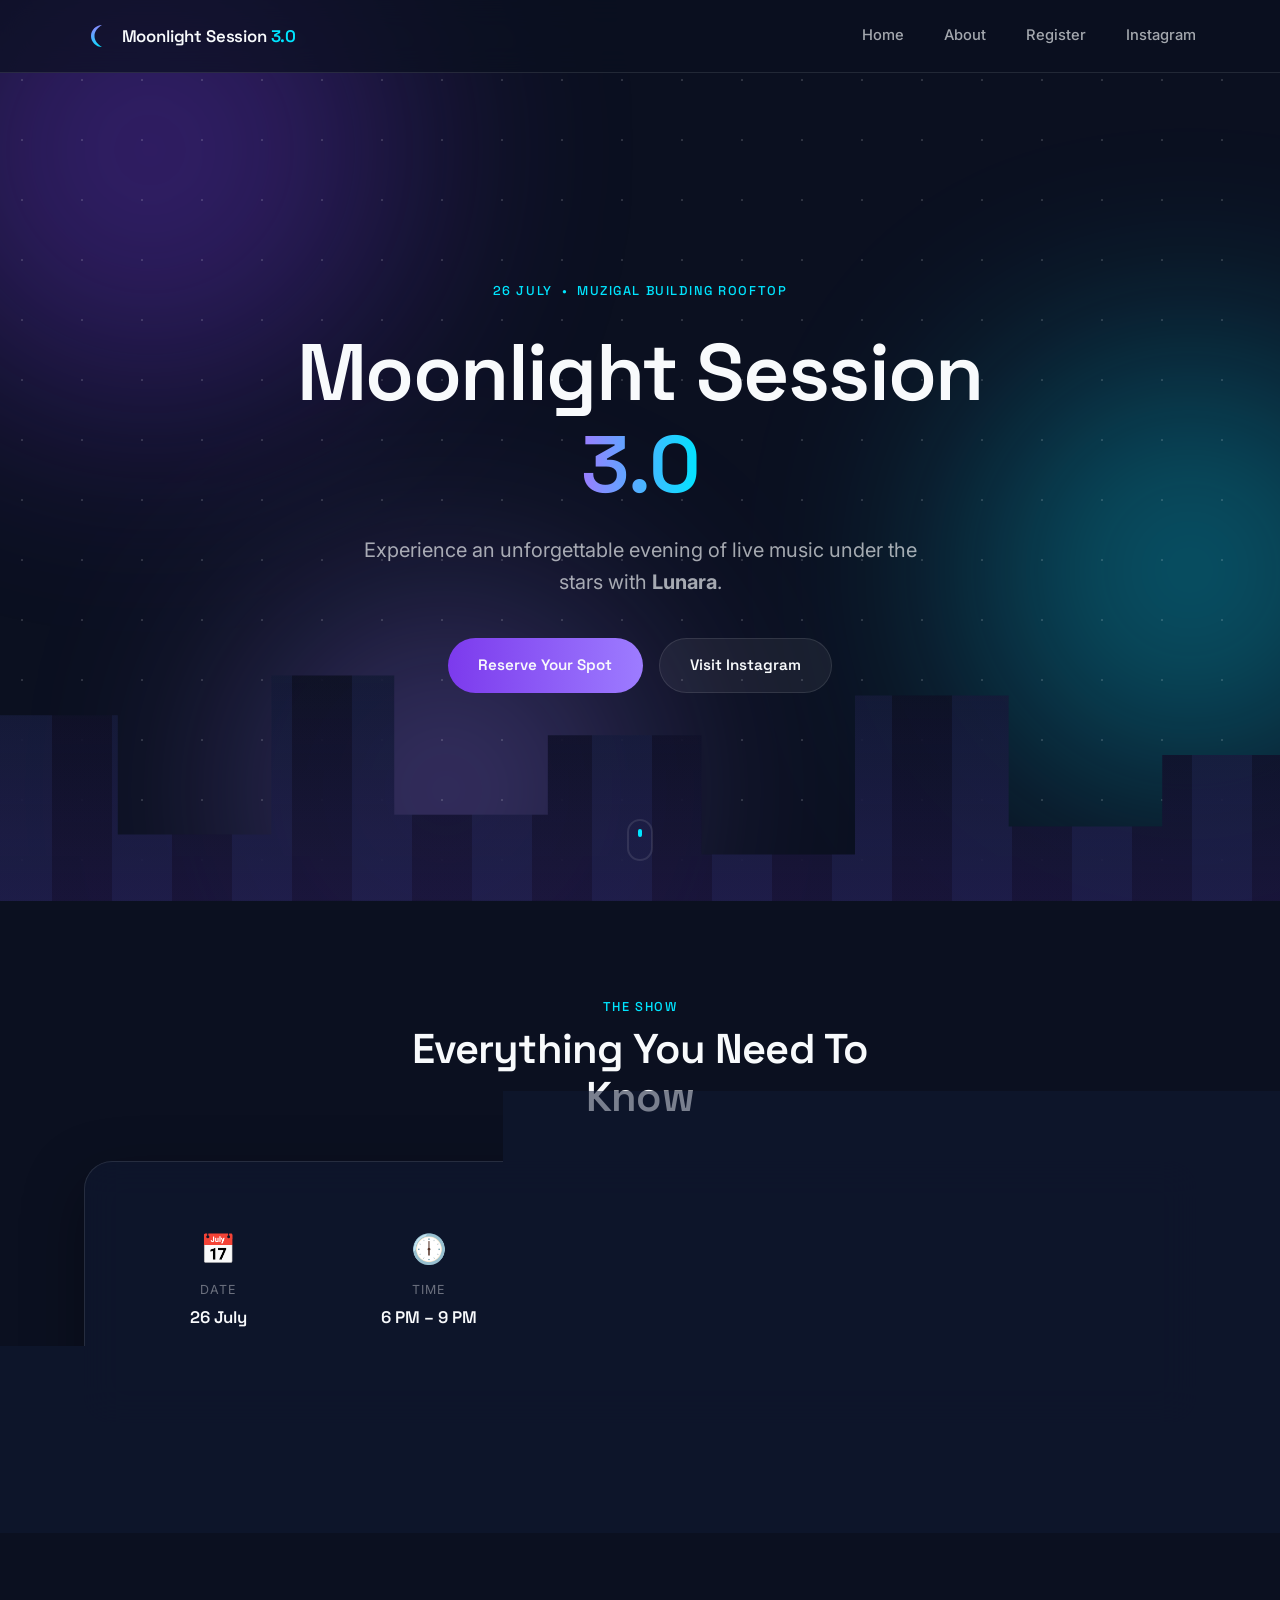
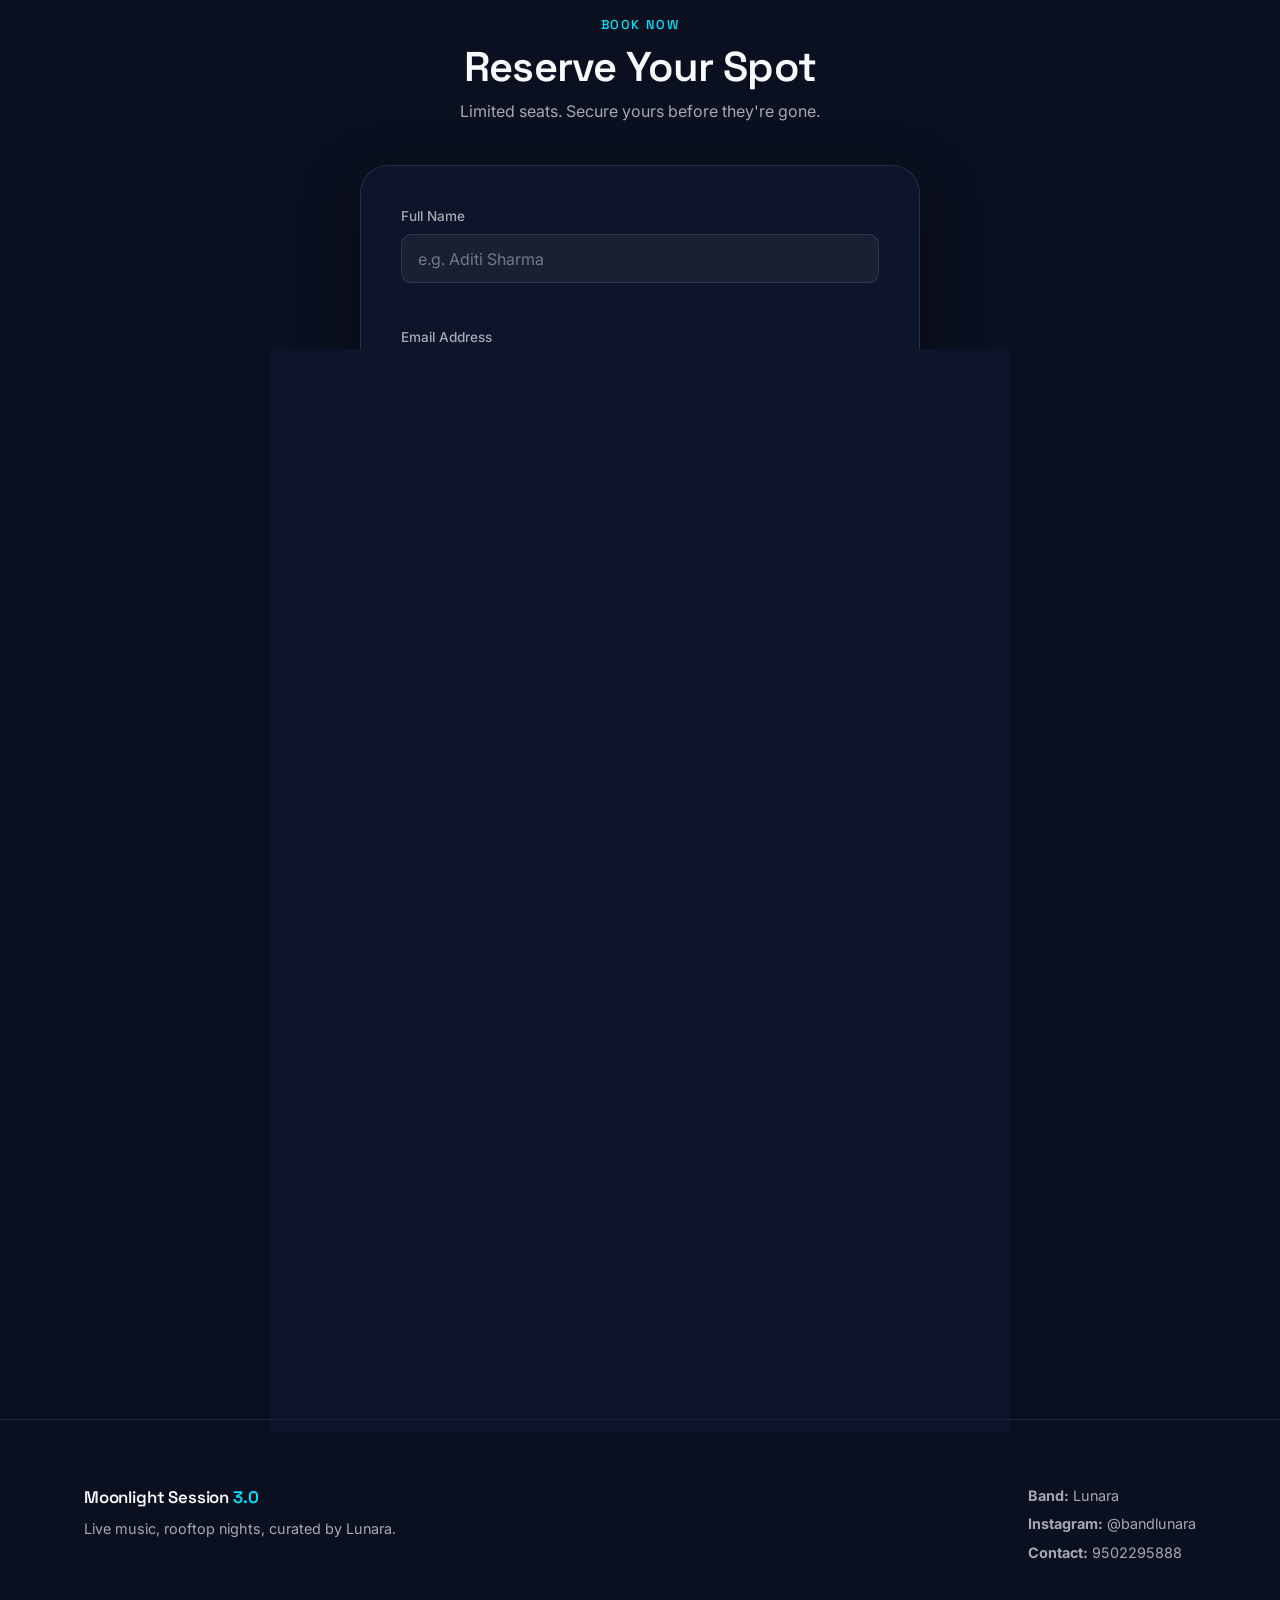
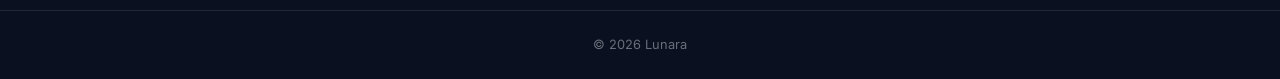
==== index.html @ b77be4ee "front-end" ====
<!DOCTYPE html>
<html lang="en">
<head>
  <meta charset="UTF-8" />
  <meta name="viewport" content="width=device-width, initial-scale=1.0" />
  <title>Moonlight Session 3.0 | Lunara Live at Muzigal Rooftop</title>
  <meta name="description" content="Reserve your spot for Moonlight Session 3.0 — an unforgettable rooftop live music experience with Lunara." />

  <!-- Google Fonts: Space Grotesk (display) + Inter (body) -->
  <link rel="preconnect" href="https://fonts.googleapis.com" />
  <link rel="preconnect" href="https://fonts.gstatic.com" crossorigin />
  <link href="https://fonts.googleapis.com/css2?family=Space+Grotesk:wght@400;500;600;700&family=Inter:wght@400;500;600;700&display=swap" rel="stylesheet" />

  <!-- Stylesheet -->
  <link rel="stylesheet" href="style.css" />
</head>
<body>

  <!-- =====================================================
       BACKGROUND FX
       Fixed layer that sits behind everything and renders the
       floating glowing gradient blobs used throughout the site.
       Purely decorative — aria-hidden so screen readers skip it.
  ====================================================== -->
  <div class="bg-fx" aria-hidden="true">
    <div class="glow glow--purple"></div>
    <div class="glow glow--cyan"></div>
    <div class="glow glow--purple2"></div>
  </div>

  <!-- =====================================================
       1. STICKY NAVIGATION
  ====================================================== -->
  <header class="navbar" id="navbar">
    <div class="navbar__inner container">

      <!-- Logo + event name -->
      <a href="#home" class="navbar__brand">
        <span class="navbar__logo" aria-hidden="true">
          <!-- Simple placeholder logo: crescent moon mark -->
          <svg width="28" height="28" viewBox="0 0 28 28" fill="none" xmlns="http://www.w3.org/2000/svg">
            <path d="M18 3C12 3 7 8 7 14C7 20 12 25 18 25C13.5 22.5 10.5 18.5 10.5 14C10.5 9.5 13.5 5.5 18 3Z" fill="url(#moonGradient)"/>
            <defs>
              <linearGradient id="moonGradient" x1="7" y1="3" x2="18" y2="25" gradientUnits="userSpaceOnUse">
                <stop stop-color="#9D7CFF"/>
                <stop offset="1" stop-color="#00E5FF"/>
              </linearGradient>
            </defs>
          </svg>
        </span>
        <span class="navbar__title">Moonlight Session <em>3.0</em></span>
      </a>

      <!-- Desktop nav links -->
      <nav class="navbar__links" aria-label="Primary">
        <a href="#home">Home</a>
        <a href="#about">About</a>
        <a href="#register">Register</a>
        <a href="https://www.instagram.com/bandlunara" target="_blank" rel="noopener noreferrer">Instagram</a>
      </nav>

      <!-- Mobile hamburger toggle (JS-controlled) -->
      <button class="navbar__toggle" id="navToggle" aria-label="Toggle menu" aria-expanded="false">
        <span></span><span></span><span></span>
      </button>
    </div>

    <!-- Mobile dropdown menu -->
    <div class="navbar__mobile" id="navMobile">
      <a href="#home">Home</a>
      <a href="#about">About</a>
      <a href="#register">Register</a>
      <a href="https://www.instagram.com/bandlunara" target="_blank" rel="noopener noreferrer">Instagram</a>
    </div>
  </header>

  <main>
    <!-- =====================================================
         2. HERO SECTION
         Cinematic rooftop-at-night hero with parallax glow layers,
         big headline, subheading and two CTA buttons.
    ====================================================== -->
    <section class="hero" id="home">
      <!-- Parallax layers move at different speeds on scroll (see script.js) -->
      <div class="hero__parallax" data-parallax="0.15" aria-hidden="true">
        <div class="hero__stars"></div>
      </div>
      <div class="hero__parallax" data-parallax="0.3" aria-hidden="true">
        <div class="hero__skyline"></div>
      </div>

      <div class="hero__content container reveal">
        <p class="eyebrow">26 JULY &nbsp;•&nbsp; MUZIGAL BUILDING ROOFTOP</p>
        <h1 class="hero__title">Moonlight Session <span class="text-gradient">3.0</span></h1>
        <p class="hero__subtitle">
          Experience an unforgettable evening of live music under the stars with <strong>Lunara</strong>.
        </p>

        <div class="hero__actions">
          <a href="#register" class="btn btn--primary btn--glow">Reserve Your Spot</a>
          <a href="https://www.instagram.com/bandlunara" target="_blank" rel="noopener noreferrer" class="btn btn--secondary">
            Visit Instagram
          </a>
        </div>
      </div>

      <!-- Scroll cue -->
      <div class="hero__scroll-cue" aria-hidden="true">
        <span></span>
      </div>
    </section>

    <!-- =====================================================
         3. EVENT INFORMATION
         Glassmorphism card summarizing all key event details.
    ====================================================== -->
    <section class="section" id="about">
      <div class="container">
        <div class="section__heading reveal">
          <p class="eyebrow">The Show</p>
          <h2>Everything You Need To Know</h2>
        </div>

        <div class="info-card glass reveal">
          <div class="info-grid">

            <div class="info-item">
              <div class="info-item__icon" aria-hidden="true">📅</div>
              <p class="info-item__label">Date</p>
              <p class="info-item__value">26 July</p>
            </div>

            <div class="info-item">
              <div class="info-item__icon" aria-hidden="true">🕕</div>
              <p class="info-item__label">Time</p>
              <p class="info-item__value">6 PM – 9 PM</p>
            </div>

            <div class="info-item">
              <div class="info-item__icon" aria-hidden="true">📍</div>
              <p class="info-item__label">Venue</p>
              <p class="info-item__value">Muzigal Building Rooftop</p>
            </div>

            <div class="info-item">
              <div class="info-item__icon" aria-hidden="true">🎤</div>
              <p class="info-item__label">Band</p>
              <p class="info-item__value">Lunara</p>
            </div>

            <div class="info-item">
              <div class="info-item__icon" aria-hidden="true">📞</div>
              <p class="info-item__label">Contact</p>
              <p class="info-item__value">
                <a href="tel:9502295888">9502295888</a>
              </p>
            </div>

          </div>
        </div>
      </div>
    </section>

    <!-- =====================================================
         4. REGISTRATION SECTION
         Floating glass card containing the booking form AND
         the post-payment success screen (toggled via JS).
    ====================================================== -->
    <section class="section" id="register">
      <div class="container">
        <div class="section__heading reveal">
          <p class="eyebrow">Book Now</p>
          <h2>Reserve Your Spot</h2>
          <p class="section__subtext">Limited seats. Secure yours before they're gone.</p>
        </div>

        <div class="register-card glass reveal">

          <!-- ---------- REGISTRATION FORM (visible by default) ---------- -->
          <form id="registrationForm" class="reg-form" novalidate>

            <!-- Full Name -->
            <div class="field">
              <label for="fullName">Full Name</label>
              <input type="text" id="fullName" name="fullName" placeholder="e.g. Aditi Sharma" autocomplete="name" required />
              <span class="field__error" id="fullNameError"></span>
            </div>

            <!-- Email -->
            <div class="field">
              <label for="email">Email Address</label>
              <input type="email" id="email" name="email" placeholder="e.g. aditi@email.com" autocomplete="email" required />
              <span class="field__error" id="emailError"></span>
            </div>

            <!-- Phone -->
            <div class="field">
              <label for="phone">Phone Number</label>
              <input type="tel" id="phone" name="phone" placeholder="e.g. 9876543210" autocomplete="tel" required />
              <span class="field__error" id="phoneError"></span>
            </div>

            <!-- Number of Tickets -->
            <div class="field">
              <label for="tickets">Number of Tickets</label>
              <select id="tickets" name="tickets" required>
                <option value="1">1</option>
                <option value="2">2</option>
                <option value="3">3</option>
                <option value="4">4</option>
                <option value="5">5</option>
              </select>
            </div>

            <!-- Price summary — values are injected/updated by script.js -->
            <div class="price-summary">
              <div class="price-summary__row">
                <span>Ticket Price</span>
                <span id="ticketPriceDisplay">₹ 0</span>
              </div>
              <div class="price-summary__row price-summary__row--total">
                <span>Total Amount</span>
                <span id="totalAmountDisplay">₹ 0</span>
              </div>
            </div>

            <!-- Single CTA that kicks off the (future) Razorpay flow -->
            <button type="submit" class="btn btn--primary btn--glow btn--full" id="payButton">
              <span id="payButtonText">Pay &amp; Register</span>
              <!-- Loading spinner, hidden by default, shown while "processing payment" -->
              <span class="spinner" id="payButtonSpinner" hidden></span>
            </button>

            <p class="reg-form__note">
              You will receive your invoice and QR ticket by email immediately after payment.
            </p>
          </form>

          <!-- ---------- SUCCESS SCREEN (hidden until payment completes) ---------- -->
          <div class="success-screen" id="successScreen" hidden>
            <div class="success-screen__icon" aria-hidden="true">
              <!-- Green checkmark icon -->
              <svg width="72" height="72" viewBox="0 0 72 72" fill="none" xmlns="http://www.w3.org/2000/svg">
                <circle cx="36" cy="36" r="34" fill="#16A34A" fill-opacity="0.15" stroke="#22C55E" stroke-width="2"/>
                <path d="M22 37L31 46L50 26" stroke="#22C55E" stroke-width="4" stroke-linecap="round" stroke-linejoin="round"/>
              </svg>
            </div>
            <h3>Booking Successful</h3>
            <p>Thank you for booking Moonlight Session 3.0.</p>
            <p>A confirmation email with your invoice and QR ticket has been sent.</p>
            <p class="success-screen__cta-text">See you on July 26!</p>

            <button type="button" class="btn btn--secondary" id="bookAnotherBtn">Book Another Ticket</button>
          </div>

        </div>
      </div>
    </section>
  </main>

  <!-- =====================================================
       FOOTER
  ====================================================== -->
  <footer class="footer">
    <div class="container footer__inner">
      <div class="footer__brand">
        <span class="navbar__title">Moonlight Session <em>3.0</em></span>
        <p>Live music, rooftop nights, curated by Lunara.</p>
      </div>

      <div class="footer__details">
        <p><strong>Band:</strong> Lunara</p>
        <p><strong>Instagram:</strong> <a href="https://www.instagram.com/bandlunara" target="_blank" rel="noopener noreferrer">@bandlunara</a></p>
        <p><strong>Contact:</strong> <a href="tel:9502295888">9502295888</a></p>
      </div>
    </div>
    <p class="footer__copyright">© 2026 Lunara</p>
  </footer>

  <!-- =====================================================
       TOAST NOTIFICATION CONTAINER
       script.js injects toast messages into this container.
  ====================================================== -->
  <div class="toast-container" id="toastContainer" aria-live="polite" aria-atomic="true"></div>

  <!-- JavaScript -->
  <script src="script.js"></script>
</body>
</html>
---- style.css ----
/* =======================================================================
   MOONLIGHT SESSION 3.0 — STYLESHEET
   Structure of this file:
     1. CSS Custom Properties (design tokens)
     2. Reset & base styles
     3. Utility classes (container, glass, text-gradient, buttons)
     4. Background fx (floating glow blobs)
     5. Navbar
     6. Hero section
     7. Event info section
     8. Registration form + success screen
     9. Toast notifications
     10. Footer
     11. Scroll-reveal animation states
     12. Responsive breakpoints
   ======================================================================= */

/* -----------------------------------------------------------------------
   1. DESIGN TOKENS
   Centralising every color/spacing/font value here means the whole site's
   look can be changed by editing this one block.
------------------------------------------------------------------------ */
:root {
  /* Colors (from brief) */
  --bg-primary: #0B1020;
  --bg-secondary: #121A33;
  --purple: #7C3AED;
  --purple-light: #9D7CFF;
  --cyan: #00E5FF;
  --white: #F8FAFC;

  /* Derived / functional colors */
  --text-primary: var(--white);
  --text-muted: rgba(248, 250, 252, 0.65);
  --text-faint: rgba(248, 250, 252, 0.4);
  --border-glass: rgba(248, 250, 252, 0.1);
  --success: #22C55E;
  --error: #FB7185;

  /* Glassmorphism card surface */
  --glass-bg: rgba(18, 26, 51, 0.55);
  --glass-blur: 18px;

  /* Typography */
  --font-display: 'Space Grotesk', sans-serif;
  --font-body: 'Inter', sans-serif;

  /* Spacing scale */
  --space-xs: 0.5rem;
  --space-sm: 1rem;
  --space-md: 1.5rem;
  --space-lg: 2.5rem;
  --space-xl: 4rem;
  --space-2xl: 6rem;

  /* Layout */
  --container-width: 1160px;
  --radius-sm: 10px;
  --radius-md: 18px;
  --radius-lg: 28px;

  /* Motion */
  --ease-smooth: cubic-bezier(0.16, 1, 0.3, 1);
  --transition-fast: 0.2s var(--ease-smooth);
  --transition-mid: 0.4s var(--ease-smooth);
}

/* -----------------------------------------------------------------------
   2. RESET & BASE STYLES
------------------------------------------------------------------------ */
* {
  margin: 0;
  padding: 0;
  box-sizing: border-box;
}

html {
  scroll-behavior: smooth; /* native smooth scroll for anchor links */
}

body {
  background: var(--bg-primary);
  color: var(--text-primary);
  font-family: var(--font-body);
  line-height: 1.6;
  overflow-x: hidden;
  -webkit-font-smoothing: antialiased;
}

h1, h2, h3, h4 {
  font-family: var(--font-display);
  font-weight: 600;
  line-height: 1.15;
  letter-spacing: -0.02em;
}

a {
  color: inherit;
  text-decoration: none;
}

img, svg {
  display: block;
  max-width: 100%;
}

button, input, select {
  font-family: inherit;
  font-size: inherit;
  color: inherit;
}

/* Respect users who prefer reduced motion: disable non-essential animation */
@media (prefers-reduced-motion: reduce) {
  html { scroll-behavior: auto; }
  *, *::before, *::after {
    animation-duration: 0.01ms !important;
    animation-iteration-count: 1 !important;
    transition-duration: 0.01ms !important;
  }
}

/* Visible keyboard focus state for accessibility */
a:focus-visible,
button:focus-visible,
input:focus-visible,
select:focus-visible {
  outline: 2px solid var(--cyan);
  outline-offset: 3px;
}

/* -----------------------------------------------------------------------
   3. UTILITIES
------------------------------------------------------------------------ */
.container {
  width: 100%;
  max-width: var(--container-width);
  margin: 0 auto;
  padding: 0 var(--space-md);
}

/* Reusable glassmorphism surface: translucent bg + blur + soft border */
.glass {
  background: var(--glass-bg);
  backdrop-filter: blur(var(--glass-blur));
  -webkit-backdrop-filter: blur(var(--glass-blur));
  border: 1px solid var(--border-glass);
  box-shadow: 0 20px 60px rgba(0, 0, 0, 0.35);
}

.text-gradient {
  background: linear-gradient(90deg, var(--purple-light), var(--cyan));
  -webkit-background-clip: text;
  background-clip: text;
  color: transparent;
}

.eyebrow {
  font-family: var(--font-display);
  font-size: 0.8rem;
  font-weight: 500;
  letter-spacing: 0.12em;
  text-transform: uppercase;
  color: var(--cyan);
  margin-bottom: var(--space-xs);
}

/* Buttons -------------------------------------------------------------- */
.btn {
  display: inline-flex;
  align-items: center;
  justify-content: center;
  gap: 0.5rem;
  padding: 0.9rem 1.9rem;
  border-radius: 999px;
  font-family: var(--font-display);
  font-weight: 600;
  font-size: 0.95rem;
  border: none;
  cursor: pointer;
  transition: transform var(--transition-fast), box-shadow var(--transition-fast), background var(--transition-fast), opacity var(--transition-fast);
  white-space: nowrap;
}

.btn--primary {
  background: linear-gradient(90deg, var(--purple), var(--purple-light));
  color: var(--white);
}

.btn--primary:hover {
  transform: translateY(-2px);
}

/* Glow-on-hover effect used for primary CTAs */
.btn--glow:hover {
  box-shadow: 0 0 0 1px rgba(157, 124, 255, 0.4), 0 8px 30px rgba(124, 58, 237, 0.55), 0 0 40px rgba(0, 229, 255, 0.25);
}

.btn--secondary {
  background: rgba(248, 250, 252, 0.06);
  color: var(--text-primary);
  border: 1px solid var(--border-glass);
}

.btn--secondary:hover {
  background: rgba(248, 250, 252, 0.12);
  transform: translateY(-2px);
}

.btn--full {
  width: 100%;
}

.btn:disabled {
  opacity: 0.6;
  cursor: not-allowed;
  transform: none !important;
}

/* -----------------------------------------------------------------------
   4. BACKGROUND FX — floating glowing gradient blobs
   Fixed & behind all content, animated with gentle drifting motion.
------------------------------------------------------------------------ */
.bg-fx {
  position: fixed;
  inset: 0;
  z-index: -1;
  overflow: hidden;
  pointer-events: none;
}

.glow {
  position: absolute;
  border-radius: 50%;
  filter: blur(120px);
  opacity: 0.35;
}

.glow--purple {
  width: 500px;
  height: 500px;
  top: -100px;
  left: -100px;
  background: var(--purple);
  animation: float1 16s ease-in-out infinite;
}

.glow--cyan {
  width: 420px;
  height: 420px;
  top: 40%;
  right: -120px;
  background: var(--cyan);
  animation: float2 18s ease-in-out infinite;
}

.glow--purple2 {
  width: 380px;
  height: 380px;
  bottom: -80px;
  left: 20%;
  background: var(--purple-light);
  animation: float3 20s ease-in-out infinite;
}

@keyframes float1 {
  0%, 100% { transform: translate(0, 0); }
  50% { transform: translate(60px, 80px); }
}
@keyframes float2 {
  0%, 100% { transform: translate(0, 0); }
  50% { transform: translate(-70px, 50px); }
}
@keyframes float3 {
  0%, 100% { transform: translate(0, 0); }
  50% { transform: translate(50px, -60px); }
}

/* -----------------------------------------------------------------------
   5. NAVBAR
------------------------------------------------------------------------ */
.navbar {
  position: sticky;
  top: 0;
  z-index: 100;
  background: rgba(11, 16, 32, 0.7);
  backdrop-filter: blur(14px);
  -webkit-backdrop-filter: blur(14px);
  border-bottom: 1px solid var(--border-glass);
  transition: background var(--transition-fast);
}

.navbar__inner {
  display: flex;
  align-items: center;
  justify-content: space-between;
  height: 72px;
}

.navbar__brand {
  display: flex;
  align-items: center;
  gap: 0.6rem;
}

.navbar__title {
  font-family: var(--font-display);
  font-weight: 600;
  font-size: 1.05rem;
  letter-spacing: -0.01em;
}

.navbar__title em {
  font-style: normal;
  color: var(--cyan);
}

.navbar__links {
  display: flex;
  align-items: center;
  gap: var(--space-lg);
  font-weight: 500;
  font-size: 0.92rem;
}

.navbar__links a {
  position: relative;
  color: var(--text-muted);
  transition: color var(--transition-fast);
}

.navbar__links a:hover {
  color: var(--text-primary);
}

/* Underline sweep on hover */
.navbar__links a::after {
  content: '';
  position: absolute;
  left: 0;
  bottom: -6px;
  width: 0;
  height: 1.5px;
  background: linear-gradient(90deg, var(--purple-light), var(--cyan));
  transition: width var(--transition-fast);
}

.navbar__links a:hover::after {
  width: 100%;
}

/* Hamburger toggle — hidden on desktop, shown on mobile */
.navbar__toggle {
  display: none;
  flex-direction: column;
  justify-content: center;
  gap: 5px;
  width: 32px;
  height: 32px;
  background: none;
  border: none;
  cursor: pointer;
}

.navbar__toggle span {
  display: block;
  width: 100%;
  height: 2px;
  background: var(--text-primary);
  border-radius: 2px;
  transition: transform var(--transition-fast), opacity var(--transition-fast);
}

/* Hamburger animates into an X when menu is open (.is-open added by JS) */
.navbar__toggle.is-open span:nth-child(1) { transform: translateY(7px) rotate(45deg); }
.navbar__toggle.is-open span:nth-child(2) { opacity: 0; }
.navbar__toggle.is-open span:nth-child(3) { transform: translateY(-7px) rotate(-45deg); }

.navbar__mobile {
  display: none;
  flex-direction: column;
  padding: var(--space-sm) var(--space-md) var(--space-md);
  background: rgba(11, 16, 32, 0.96);
  border-bottom: 1px solid var(--border-glass);
}

.navbar__mobile a {
  padding: 0.85rem 0;
  border-bottom: 1px solid var(--border-glass);
  color: var(--text-muted);
  font-weight: 500;
}

.navbar__mobile a:last-child { border-bottom: none; }

/* Shown when JS toggles .is-open on the mobile menu */
.navbar__mobile.is-open {
  display: flex;
}

/* -----------------------------------------------------------------------
   6. HERO SECTION
------------------------------------------------------------------------ */
.hero {
  position: relative;
  min-height: 92vh;
  display: flex;
  align-items: center;
  justify-content: center;
  text-align: center;
  overflow: hidden;
  padding: var(--space-2xl) 0;
}

/* Parallax layers — translated via JS based on scroll position */
.hero__parallax {
  position: absolute;
  inset: -10% -10%;
  z-index: 0;
  will-change: transform;
}

/* Faint dot "stars" texture using a repeating radial-gradient */
.hero__stars {
  position: absolute;
  inset: 0;
  background-image: radial-gradient(rgba(248, 250, 252, 0.5) 1px, transparent 1px);
  background-size: 60px 60px;
  opacity: 0.3;
}

/* Simple rooftop skyline silhouette built from CSS gradients (placeholder
   for a real photographic hero image) */
.hero__skyline {
  position: absolute;
  bottom: -5%;
  left: 0;
  right: 0;
  height: 40%;
  background:
    linear-gradient(180deg, transparent, rgba(124, 58, 237, 0.18)),
    repeating-linear-gradient(90deg, rgba(18, 26, 51, 0.9) 0 60px, rgba(11, 16, 32, 0.9) 60px 120px);
  clip-path: polygon(0 40%, 8% 40%, 8% 20%, 16% 20%, 16% 50%, 26% 50%, 26% 10%, 34% 10%, 34% 45%, 44% 45%, 44% 25%, 54% 25%, 54% 55%, 64% 55%, 64% 15%, 74% 15%, 74% 48%, 84% 48%, 84% 30%, 94% 30%, 94% 60%, 100% 60%, 100% 100%, 0 100%);
}

.hero__content {
  position: relative;
  z-index: 1;
  max-width: 760px;
  display: flex;
  flex-direction: column;
  align-items: center;
}

.hero__title {
  font-size: clamp(2.6rem, 7vw, 5rem);
  margin: var(--space-sm) 0 var(--space-md);
}

.hero__subtitle {
  font-size: clamp(1rem, 2vw, 1.25rem);
  color: var(--text-muted);
  max-width: 560px;
  margin-bottom: var(--space-lg);
}

.hero__actions {
  display: flex;
  flex-wrap: wrap;
  gap: var(--space-sm);
  justify-content: center;
}

/* Scroll-down indicator at the bottom of hero */
.hero__scroll-cue {
  position: absolute;
  bottom: var(--space-lg);
  left: 50%;
  transform: translateX(-50%);
  width: 26px;
  height: 42px;
  border: 2px solid var(--border-glass);
  border-radius: 20px;
  z-index: 1;
}

.hero__scroll-cue span {
  position: absolute;
  top: 8px;
  left: 50%;
  transform: translateX(-50%);
  width: 4px;
  height: 8px;
  border-radius: 2px;
  background: var(--cyan);
  animation: scrollCue 1.8s ease-in-out infinite;
}

@keyframes scrollCue {
  0% { top: 8px; opacity: 1; }
  70% { top: 22px; opacity: 0; }
  100% { top: 22px; opacity: 0; }
}

/* -----------------------------------------------------------------------
   7. GENERIC SECTION LAYOUT (used by About + Register)
------------------------------------------------------------------------ */
.section {
  padding: var(--space-2xl) 0;
}

.section__heading {
  text-align: center;
  max-width: 560px;
  margin: 0 auto var(--space-lg);
}

.section__heading h2 {
  font-size: clamp(1.8rem, 4vw, 2.6rem);
}

.section__subtext {
  color: var(--text-muted);
  margin-top: var(--space-xs);
}

/* Event info card ------------------------------------------------------ */
.info-card {
  border-radius: var(--radius-lg);
  padding: var(--space-lg);
}

.info-grid {
  display: grid;
  grid-template-columns: repeat(5, 1fr);
  gap: var(--space-md);
}

.info-item {
  text-align: center;
  padding: var(--space-md) var(--space-xs);
  border-radius: var(--radius-md);
  transition: transform var(--transition-fast), background var(--transition-fast);
}

.info-item:hover {
  transform: translateY(-4px);
  background: rgba(248, 250, 252, 0.04);
}

.info-item__icon {
  font-size: 1.8rem;
  margin-bottom: var(--space-xs);
}

.info-item__label {
  font-size: 0.78rem;
  text-transform: uppercase;
  letter-spacing: 0.08em;
  color: var(--text-faint);
  margin-bottom: 0.25rem;
}

.info-item__value {
  font-family: var(--font-display);
  font-weight: 600;
  font-size: 1.05rem;
}

.info-item__value a {
  color: var(--cyan);
}

/* -----------------------------------------------------------------------
   8. REGISTRATION FORM + SUCCESS SCREEN
------------------------------------------------------------------------ */
.register-card {
  max-width: 560px;
  margin: 0 auto;
  border-radius: var(--radius-lg);
  padding: var(--space-lg);
}

.reg-form {
  display: flex;
  flex-direction: column;
  gap: var(--space-md);
}

.field {
  display: flex;
  flex-direction: column;
  gap: 0.4rem;
}

.field label {
  font-size: 0.85rem;
  font-weight: 500;
  color: var(--text-muted);
}

.field input,
.field select {
  background: rgba(248, 250, 252, 0.05);
  border: 1px solid var(--border-glass);
  border-radius: var(--radius-sm);
  padding: 0.85rem 1rem;
  color: var(--text-primary);
  transition: border-color var(--transition-fast), background var(--transition-fast);
}

.field input::placeholder {
  color: var(--text-faint);
}

.field input:focus,
.field select:focus {
  border-color: var(--purple-light);
  background: rgba(248, 250, 252, 0.08);
}

/* Error state — applied via JS by adding .field--error to the wrapper */
.field--error input,
.field--error select {
  border-color: var(--error);
}

.field__error {
  min-height: 1.1em;
  font-size: 0.78rem;
  color: var(--error);
}

/* Select needs a custom caret since native ones look inconsistent */
.field select {
  appearance: none;
  -webkit-appearance: none;
  background-image: linear-gradient(45deg, transparent 50%, var(--text-muted) 50%), linear-gradient(135deg, var(--text-muted) 50%, transparent 50%);
  background-position: calc(100% - 20px) center, calc(100% - 15px) center;
  background-size: 5px 5px, 5px 5px;
  background-repeat: no-repeat;
}

/* Price summary box inside the form */
.price-summary {
  background: rgba(124, 58, 237, 0.08);
  border: 1px solid rgba(157, 124, 255, 0.25);
  border-radius: var(--radius-sm);
  padding: var(--space-sm) var(--space-md);
  display: flex;
  flex-direction: column;
  gap: 0.5rem;
}

.price-summary__row {
  display: flex;
  justify-content: space-between;
  font-size: 0.92rem;
  color: var(--text-muted);
}

.price-summary__row--total {
  font-family: var(--font-display);
  font-size: 1.15rem;
  font-weight: 600;
  color: var(--text-primary);
  border-top: 1px solid var(--border-glass);
  padding-top: 0.5rem;
}

.reg-form__note {
  text-align: center;
  font-size: 0.8rem;
  color: var(--text-faint);
}

/* Loading spinner shown inside the Pay button while "processing" */
.spinner {
  width: 18px;
  height: 18px;
  border: 2.5px solid rgba(255, 255, 255, 0.35);
  border-top-color: var(--white);
  border-radius: 50%;
  animation: spin 0.7s linear infinite;
}

@keyframes spin {
  to { transform: rotate(360deg); }
}

/* Success screen -------------------------------------------------------- */
.success-screen {
  display: flex;
  flex-direction: column;
  align-items: center;
  text-align: center;
  gap: 0.5rem;
  padding: var(--space-md) 0;
  animation: fadeInUp 0.5s var(--ease-smooth);
}

.success-screen__icon {
  margin-bottom: var(--space-xs);
}

.success-screen h3 {
  font-size: 1.6rem;
  margin-bottom: 0.25rem;
}

.success-screen p {
  color: var(--text-muted);
  max-width: 380px;
}

.success-screen__cta-text {
  color: var(--cyan) !important;
  font-weight: 600;
  margin-bottom: var(--space-sm);
}

@keyframes fadeInUp {
  from { opacity: 0; transform: translateY(16px); }
  to { opacity: 1; transform: translateY(0); }
}

/* -----------------------------------------------------------------------
   9. TOAST NOTIFICATIONS
   Container is fixed bottom-right; individual toasts are appended/removed
   by script.js.
------------------------------------------------------------------------ */
.toast-container {
  position: fixed;
  bottom: var(--space-md);
  right: var(--space-md);
  z-index: 999;
  display: flex;
  flex-direction: column;
  gap: 0.6rem;
  max-width: 340px;
}

.toast {
  display: flex;
  align-items: flex-start;
  gap: 0.6rem;
  padding: 0.9rem 1.1rem;
  border-radius: var(--radius-sm);
  background: var(--glass-bg);
  backdrop-filter: blur(var(--glass-blur));
  -webkit-backdrop-filter: blur(var(--glass-blur));
  border: 1px solid var(--border-glass);
  box-shadow: 0 12px 32px rgba(0, 0, 0, 0.4);
  font-size: 0.88rem;
  animation: toastIn 0.35s var(--ease-smooth);
}

.toast--success { border-left: 3px solid var(--success); }
.toast--error   { border-left: 3px solid var(--error); }
.toast--info    { border-left: 3px solid var(--cyan); }

/* Class added by JS just before removal, to animate the toast out */
.toast.is-leaving {
  animation: toastOut 0.3s var(--ease-smooth) forwards;
}

@keyframes toastIn {
  from { opacity: 0; transform: translateX(30px); }
  to { opacity: 1; transform: translateX(0); }
}

@keyframes toastOut {
  to { opacity: 0; transform: translateX(30px); }
}

/* -----------------------------------------------------------------------
   10. FOOTER
------------------------------------------------------------------------ */
.footer {
  border-top: 1px solid var(--border-glass);
  padding: var(--space-xl) 0 var(--space-md);
}

.footer__inner {
  display: flex;
  flex-wrap: wrap;
  justify-content: space-between;
  gap: var(--space-lg);
  padding-bottom: var(--space-lg);
}

.footer__brand p {
  color: var(--text-muted);
  margin-top: 0.4rem;
  font-size: 0.9rem;
}

.footer__details p {
  font-size: 0.9rem;
  color: var(--text-muted);
  margin-bottom: 0.35rem;
}

.footer__details a:hover {
  color: var(--cyan);
}

.footer__copyright {
  text-align: center;
  font-size: 0.8rem;
  color: var(--text-faint);
  padding-top: var(--space-md);
  border-top: 1px solid var(--border-glass);
}

/* -----------------------------------------------------------------------
   11. SCROLL-REVEAL ANIMATION
   Elements with .reveal start invisible/offset; script.js uses an
   IntersectionObserver to add .reveal--visible when they enter viewport.
------------------------------------------------------------------------ */
.reveal {
  opacity: 0;
  transform: translateY(24px);
  transition: opacity 0.7s var(--ease-smooth), transform 0.7s var(--ease-smooth);
}

.reveal--visible {
  opacity: 1;
  transform: translateY(0);
}

/* -----------------------------------------------------------------------
   12. RESPONSIVE BREAKPOINTS
------------------------------------------------------------------------ */

/* Tablet */
@media (max-width: 900px) {
  .info-grid {
    grid-template-columns: repeat(3, 1fr);
  }
}

/* Mobile nav switch */
@media (max-width: 768px) {
  .navbar__links { display: none; }
  .navbar__toggle { display: flex; }

  .hero { min-height: 85vh; }

  .info-grid {
    grid-template-columns: repeat(2, 1fr);
  }

  .register-card,
  .info-card {
    padding: var(--space-md);
  }

  .footer__inner {
    flex-direction: column;
  }
}

/* Small mobile */
@media (max-width: 480px) {
  .info-grid {
    grid-template-columns: 1fr 1fr;
    gap: var(--space-sm);
  }

  .hero__actions {
    flex-direction: column;
    width: 100%;
  }

  .hero__actions .btn {
    width: 100%;
  }

  .toast-container {
    left: var(--space-sm);
    right: var(--space-sm);
    max-width: none;
  }
}
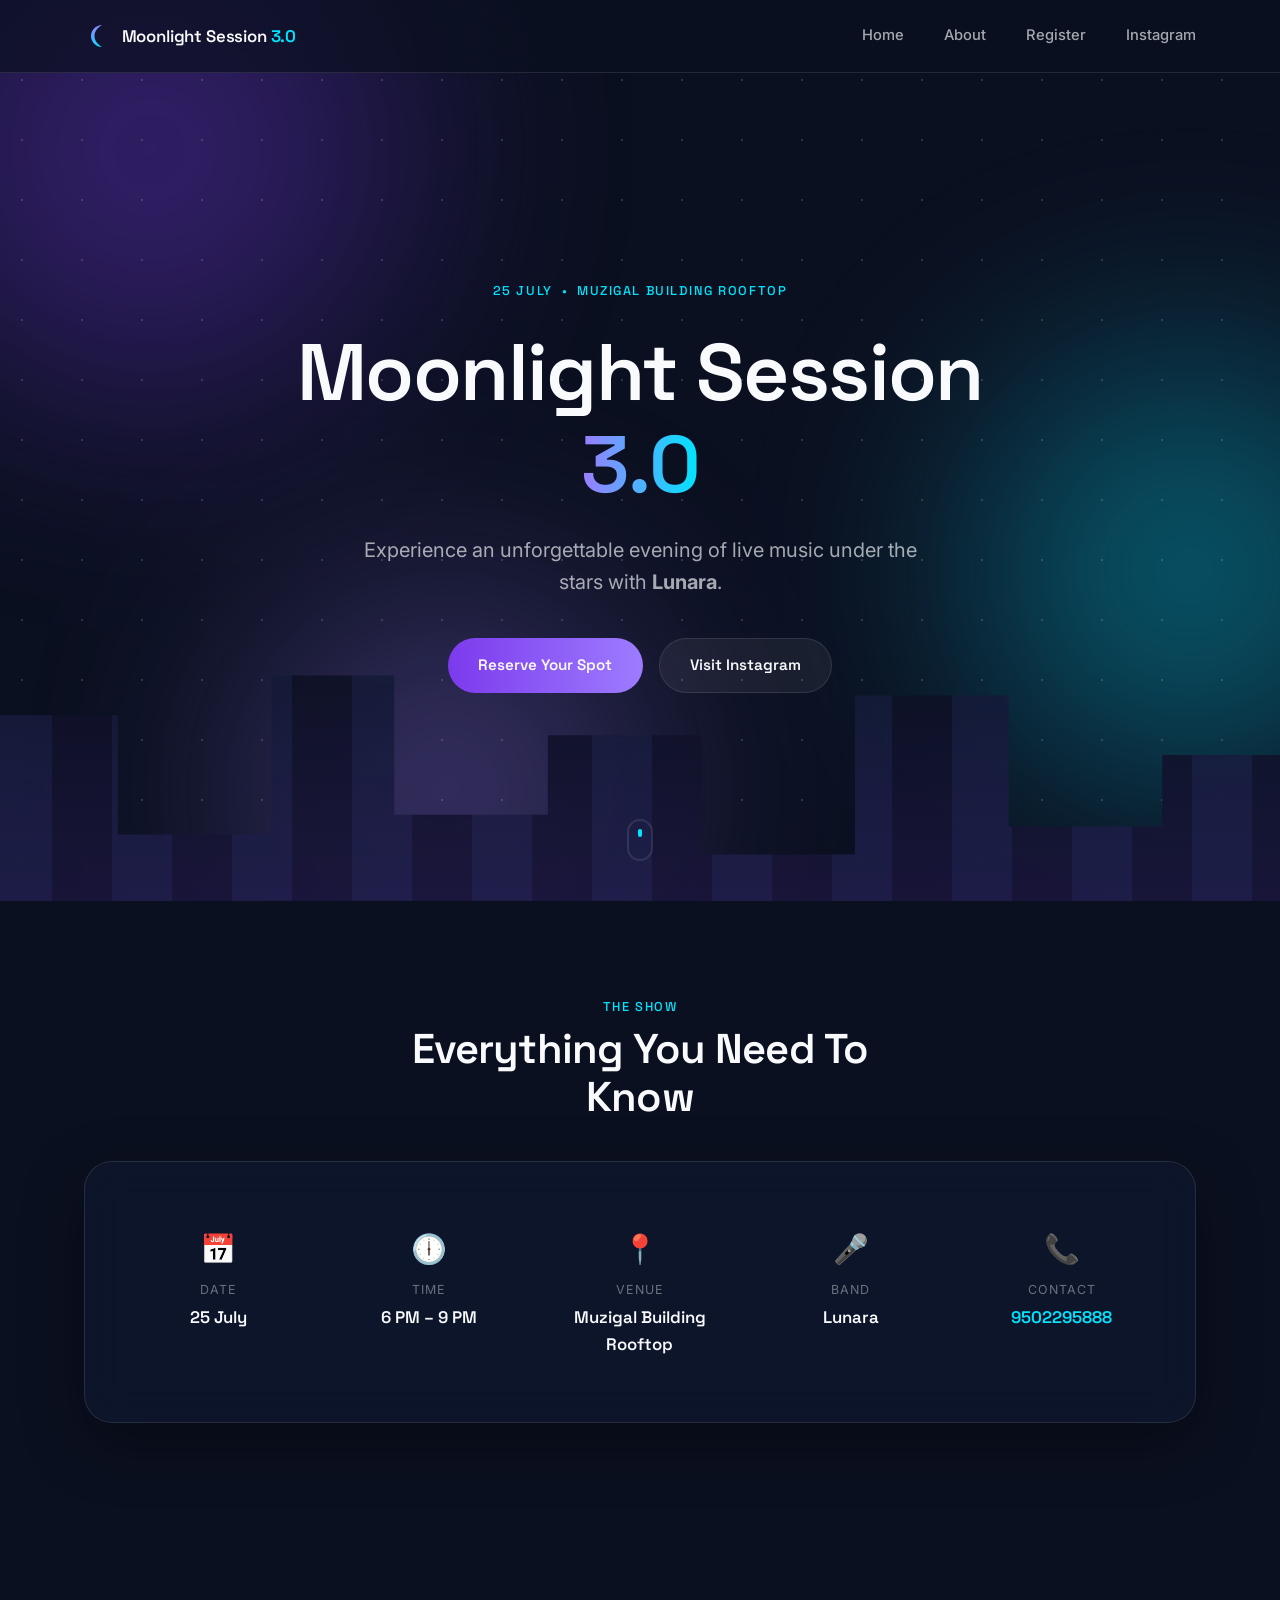
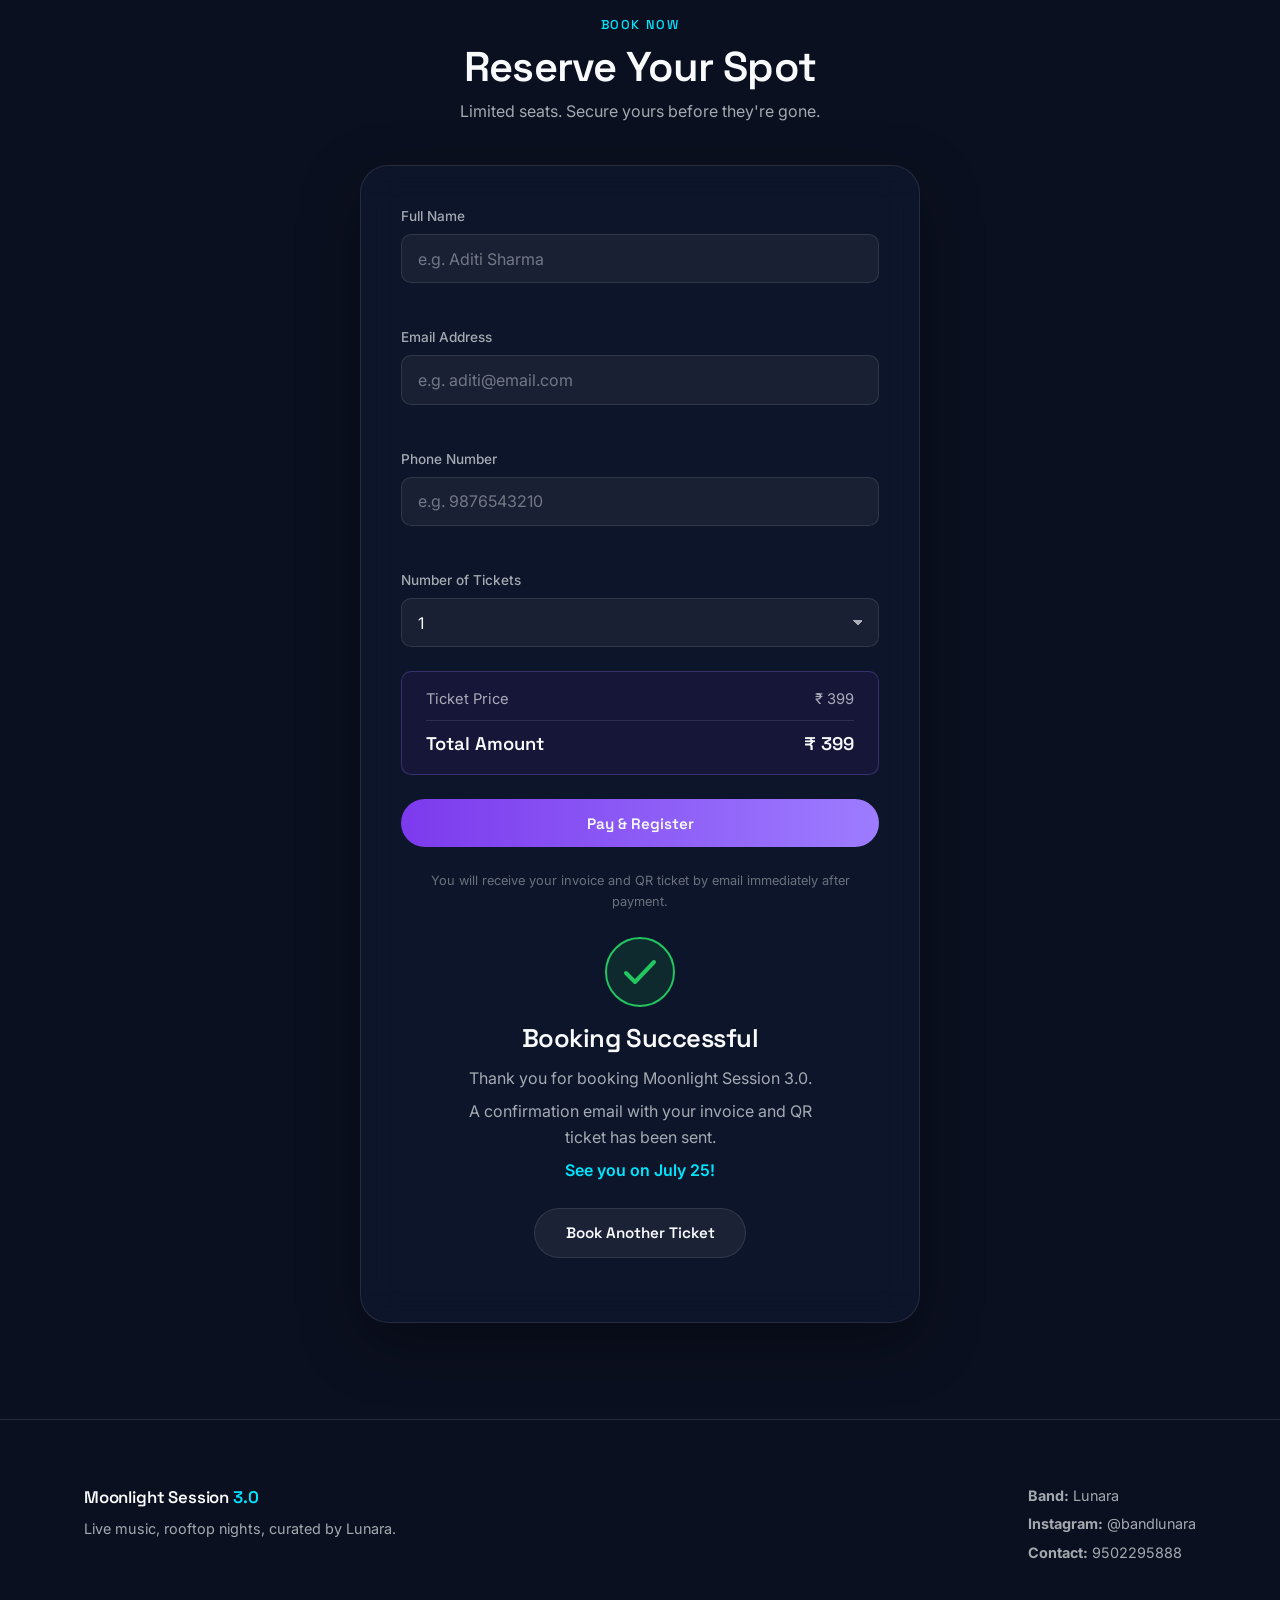
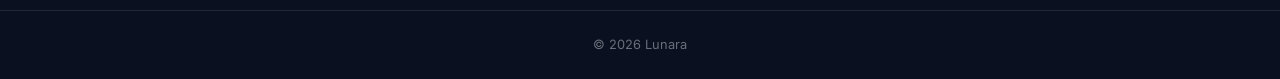
==== commit fcd2773a: "updated date" ====
--- a/index.html
+++ b/index.html
@@ -90,7 +90,7 @@
       </div>
 
       <div class="hero__content container reveal">
-        <p class="eyebrow">26 JULY &nbsp;•&nbsp; MUZIGAL BUILDING ROOFTOP</p>
+        <p class="eyebrow">25 JULY &nbsp;•&nbsp; MUZIGAL BUILDING ROOFTOP</p>
         <h1 class="hero__title">Moonlight Session <span class="text-gradient">3.0</span></h1>
         <p class="hero__subtitle">
           Experience an unforgettable evening of live music under the stars with <strong>Lunara</strong>.
@@ -127,7 +127,7 @@
             <div class="info-item">
               <div class="info-item__icon" aria-hidden="true">📅</div>
               <p class="info-item__label">Date</p>
-              <p class="info-item__value">26 July</p>
+              <p class="info-item__value">25 July</p>
             </div>
 
             <div class="info-item">
@@ -248,7 +248,7 @@
             <h3>Booking Successful</h3>
             <p>Thank you for booking Moonlight Session 3.0.</p>
             <p>A confirmation email with your invoice and QR ticket has been sent.</p>
-            <p class="success-screen__cta-text">See you on July 26!</p>
+            <p class="success-screen__cta-text">See you on July 25!</p>
 
             <button type="button" class="btn btn--secondary" id="bookAnotherBtn">Book Another Ticket</button>
           </div>
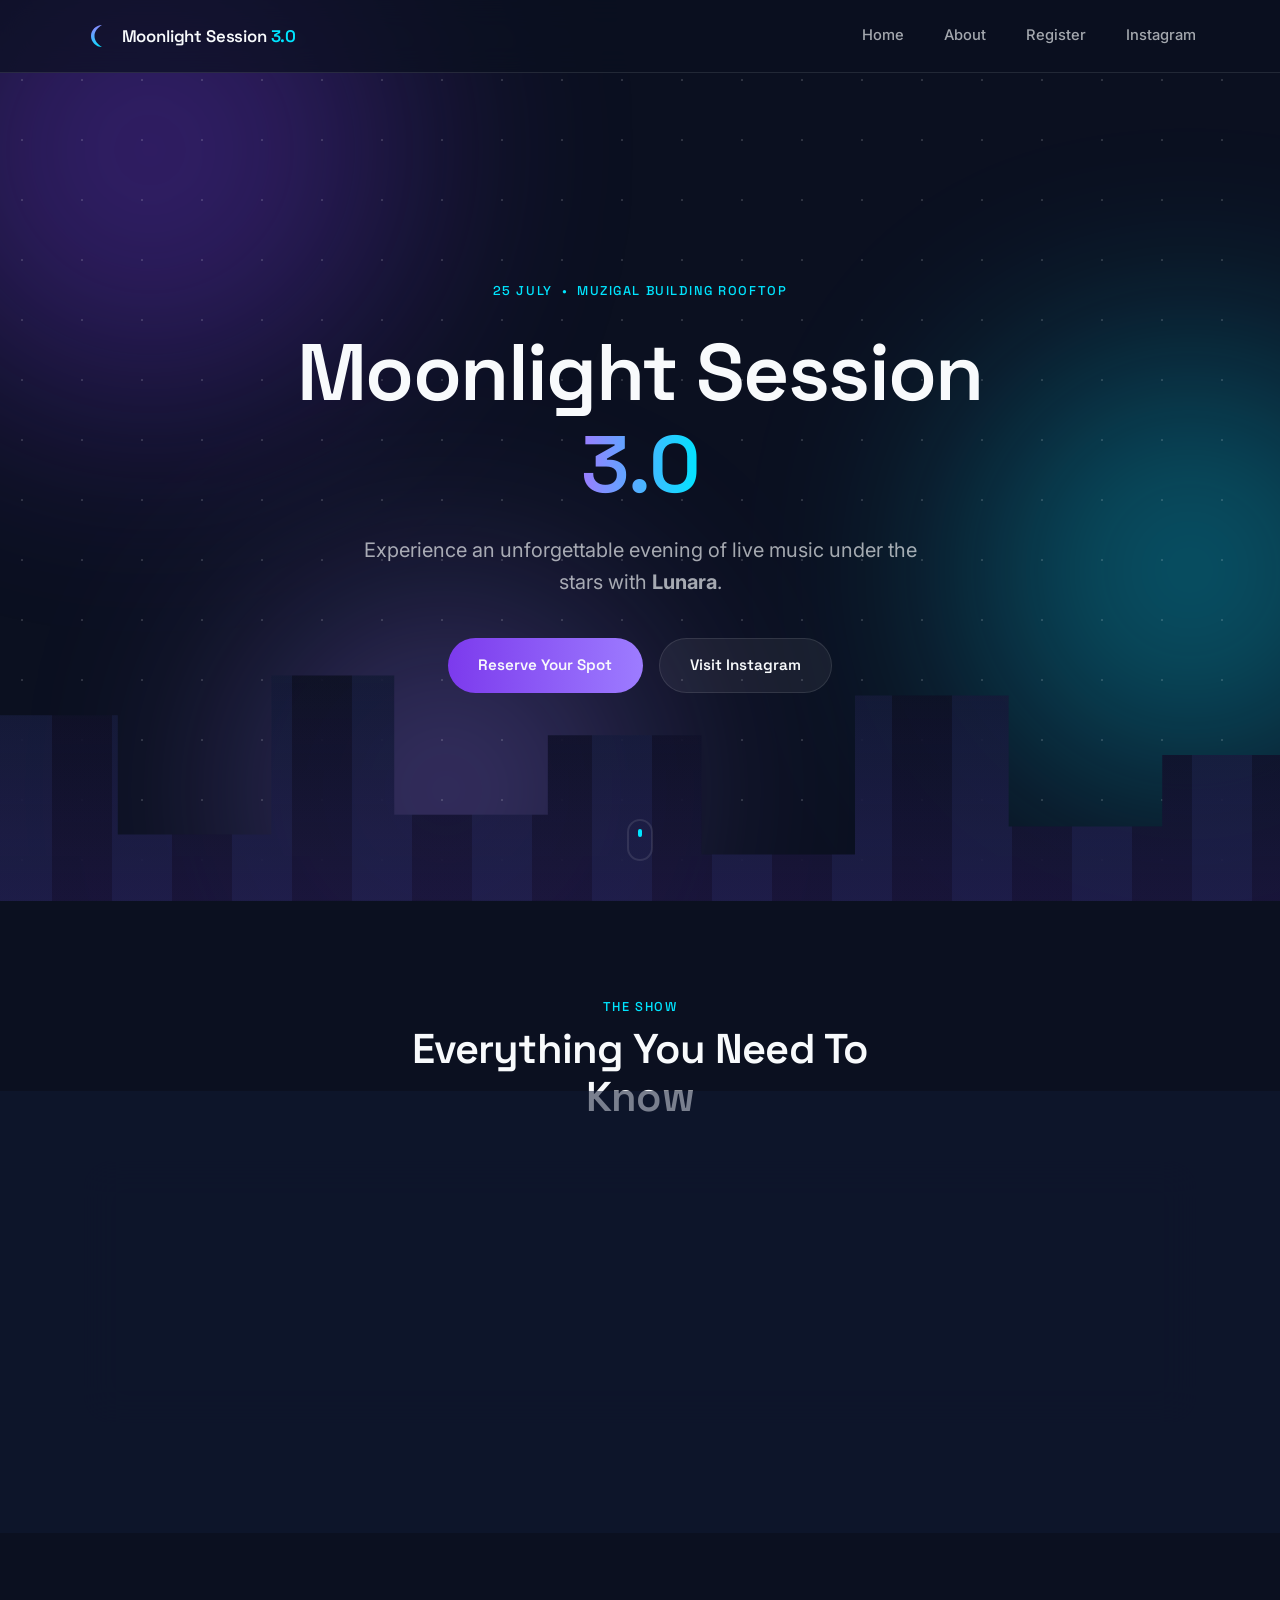
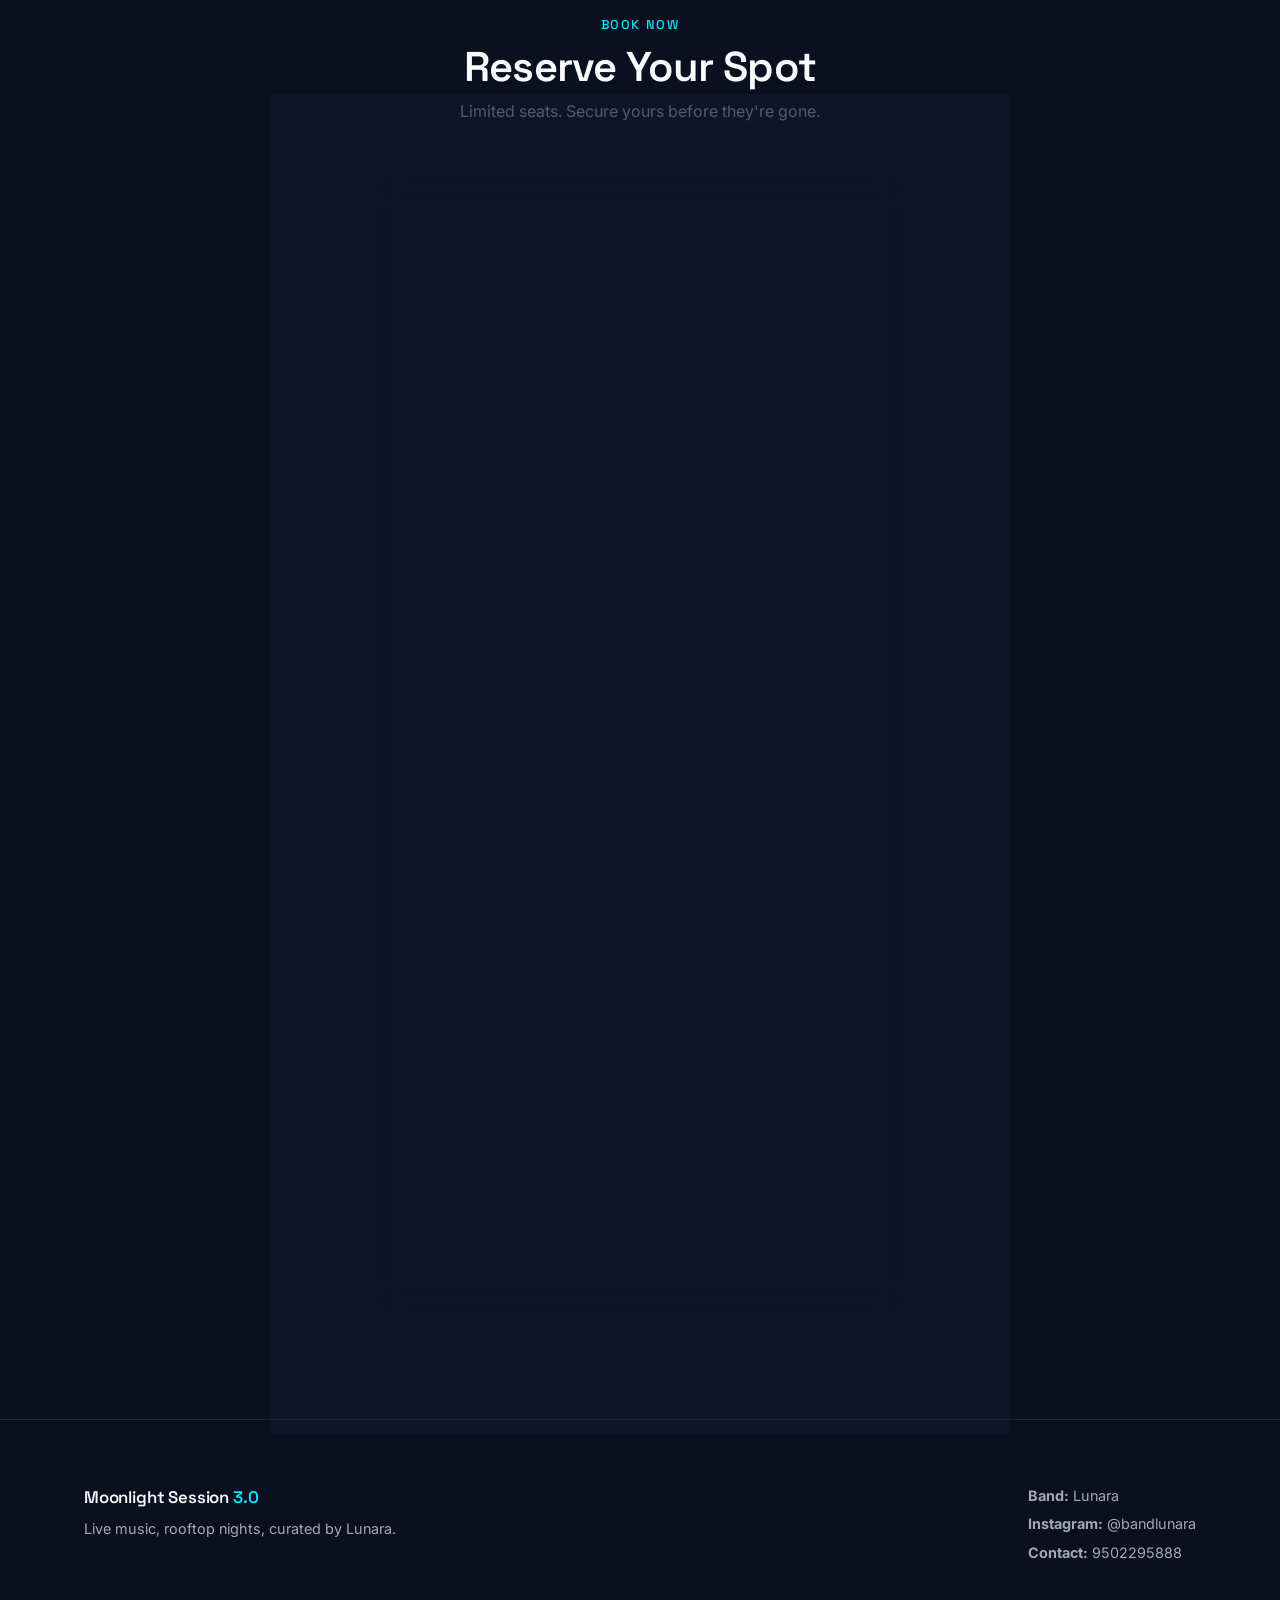
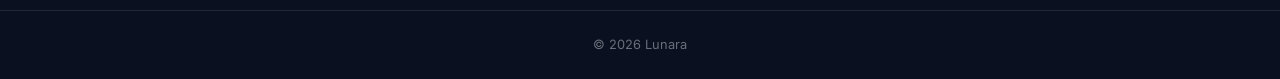
==== commit d72ca1ea: "fixed razor payment method" ====
--- a/index.html
+++ b/index.html
@@ -284,6 +284,7 @@
   <div class="toast-container" id="toastContainer" aria-live="polite" aria-atomic="true"></div>
 
   <!-- JavaScript -->
+  <script src="https://checkout.razorpay.com/v1/checkout.js"></script>
   <script src="script.js"></script>
 </body>
 </html>
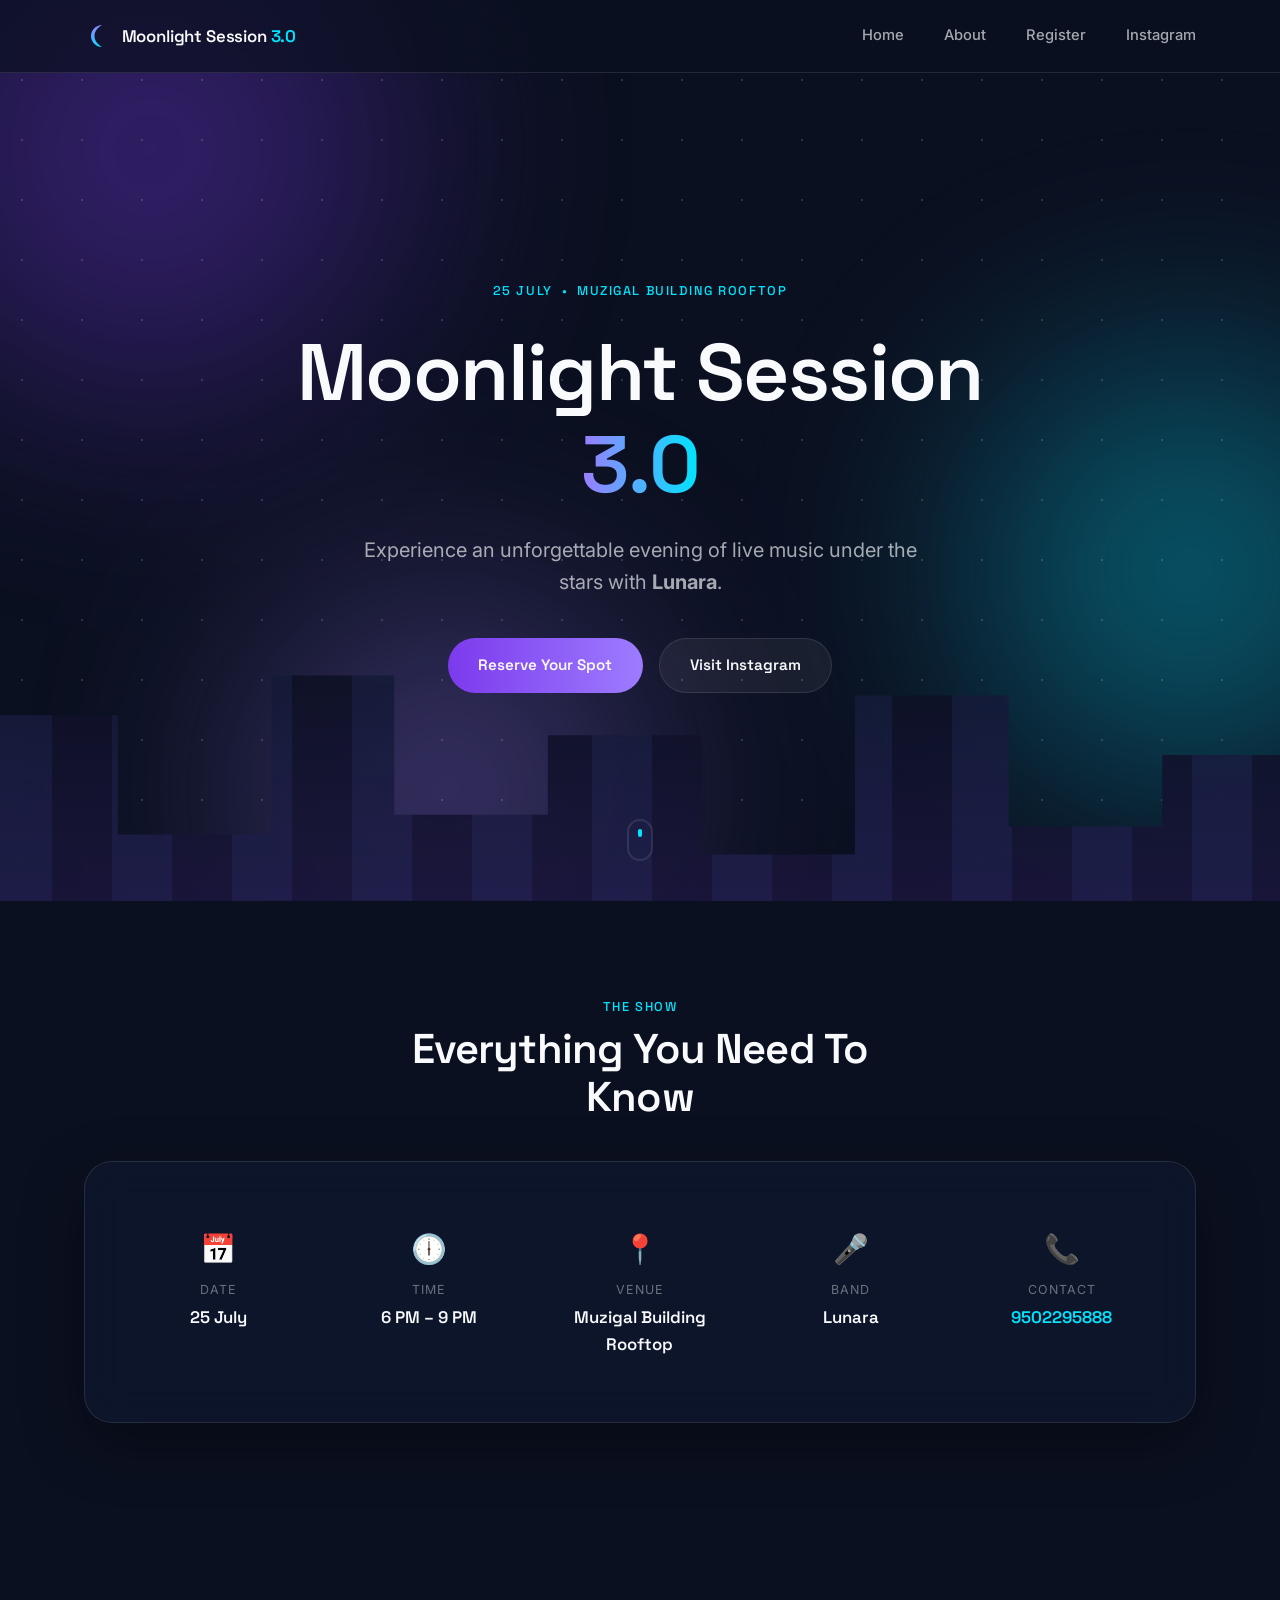
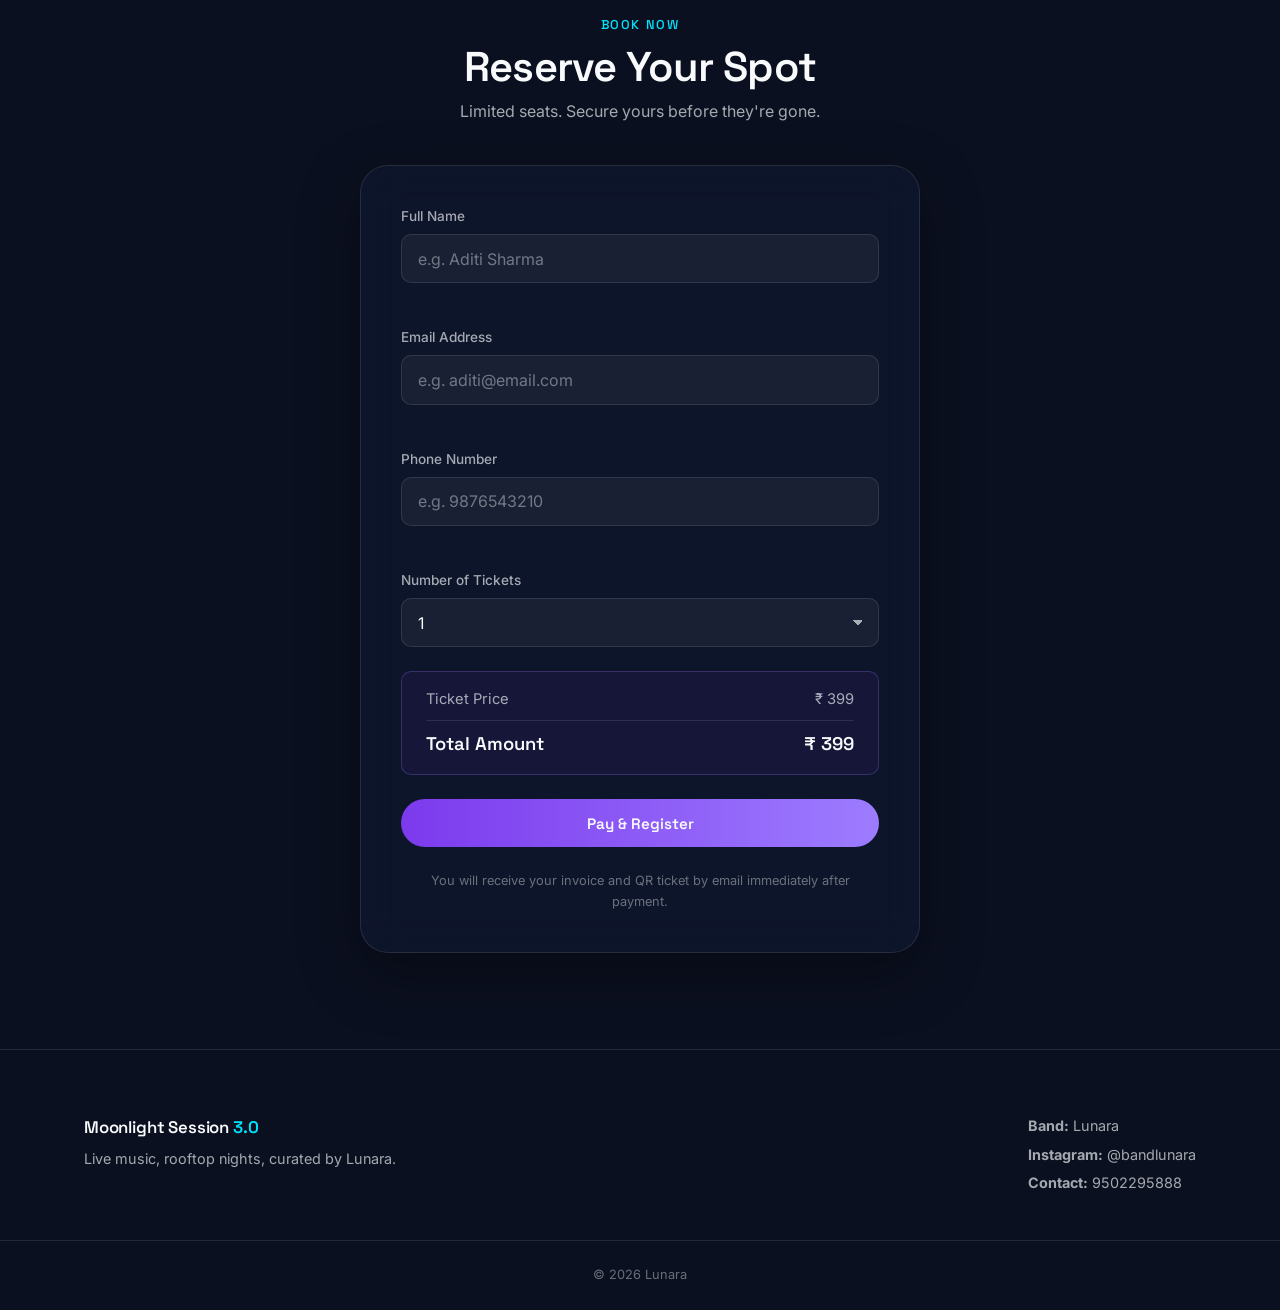
==== commit 8a856e77: "fixed, success screen" ====
--- a/index.html
+++ b/index.html
@@ -237,7 +237,7 @@
           </form>
 
           <!-- ---------- SUCCESS SCREEN (hidden until payment completes) ---------- -->
-          <div class="success-screen" id="successScreen" hidden>
+          <div class="success-screen" id="successScreen">
             <div class="success-screen__icon" aria-hidden="true">
               <!-- Green checkmark icon -->
               <svg width="72" height="72" viewBox="0 0 72 72" fill="none" xmlns="http://www.w3.org/2000/svg">
--- a/style.css
+++ b/style.css
@@ -882,4 +882,13 @@
     right: var(--space-sm);
     max-width: none;
   }
+}
+.success-screen {
+    display: none !important;
+}
+
+.success-screen.show {
+    display: flex !important;
+    flex-direction: column;
+    align-items: center;
 }
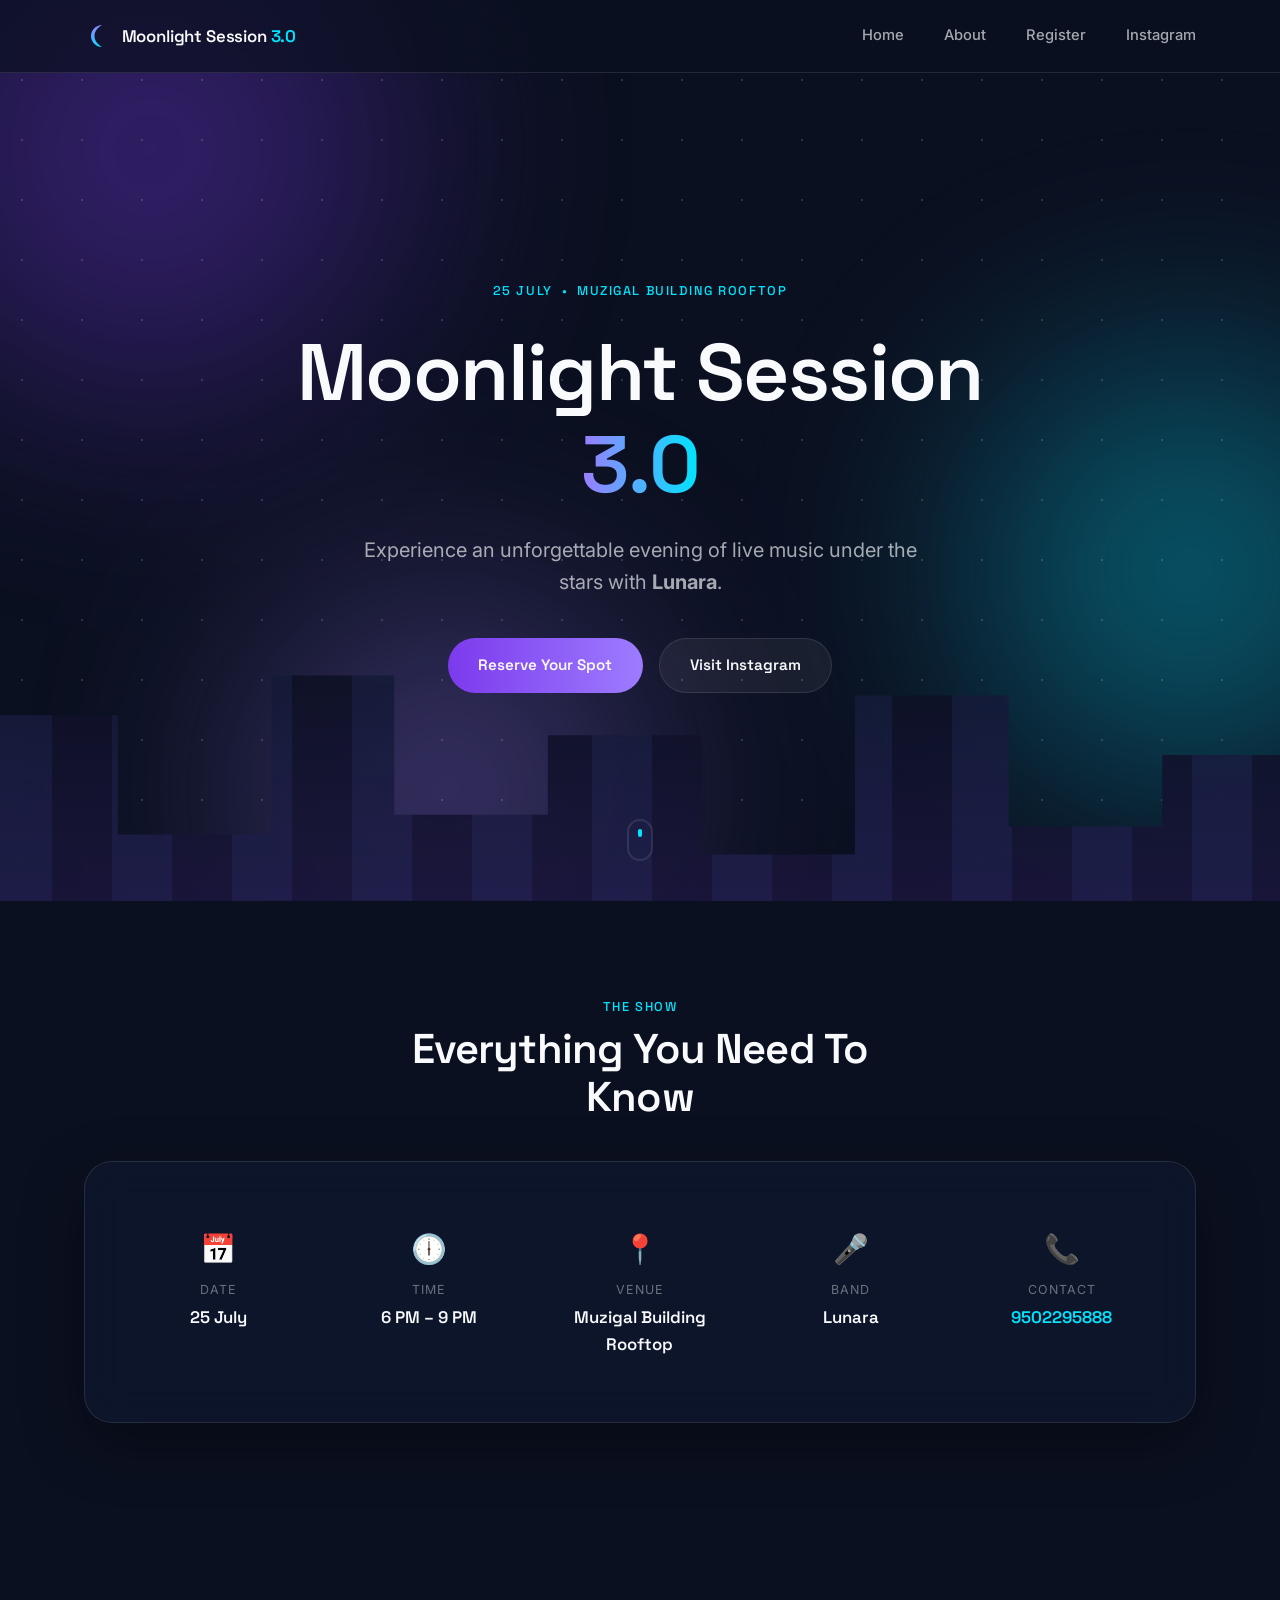
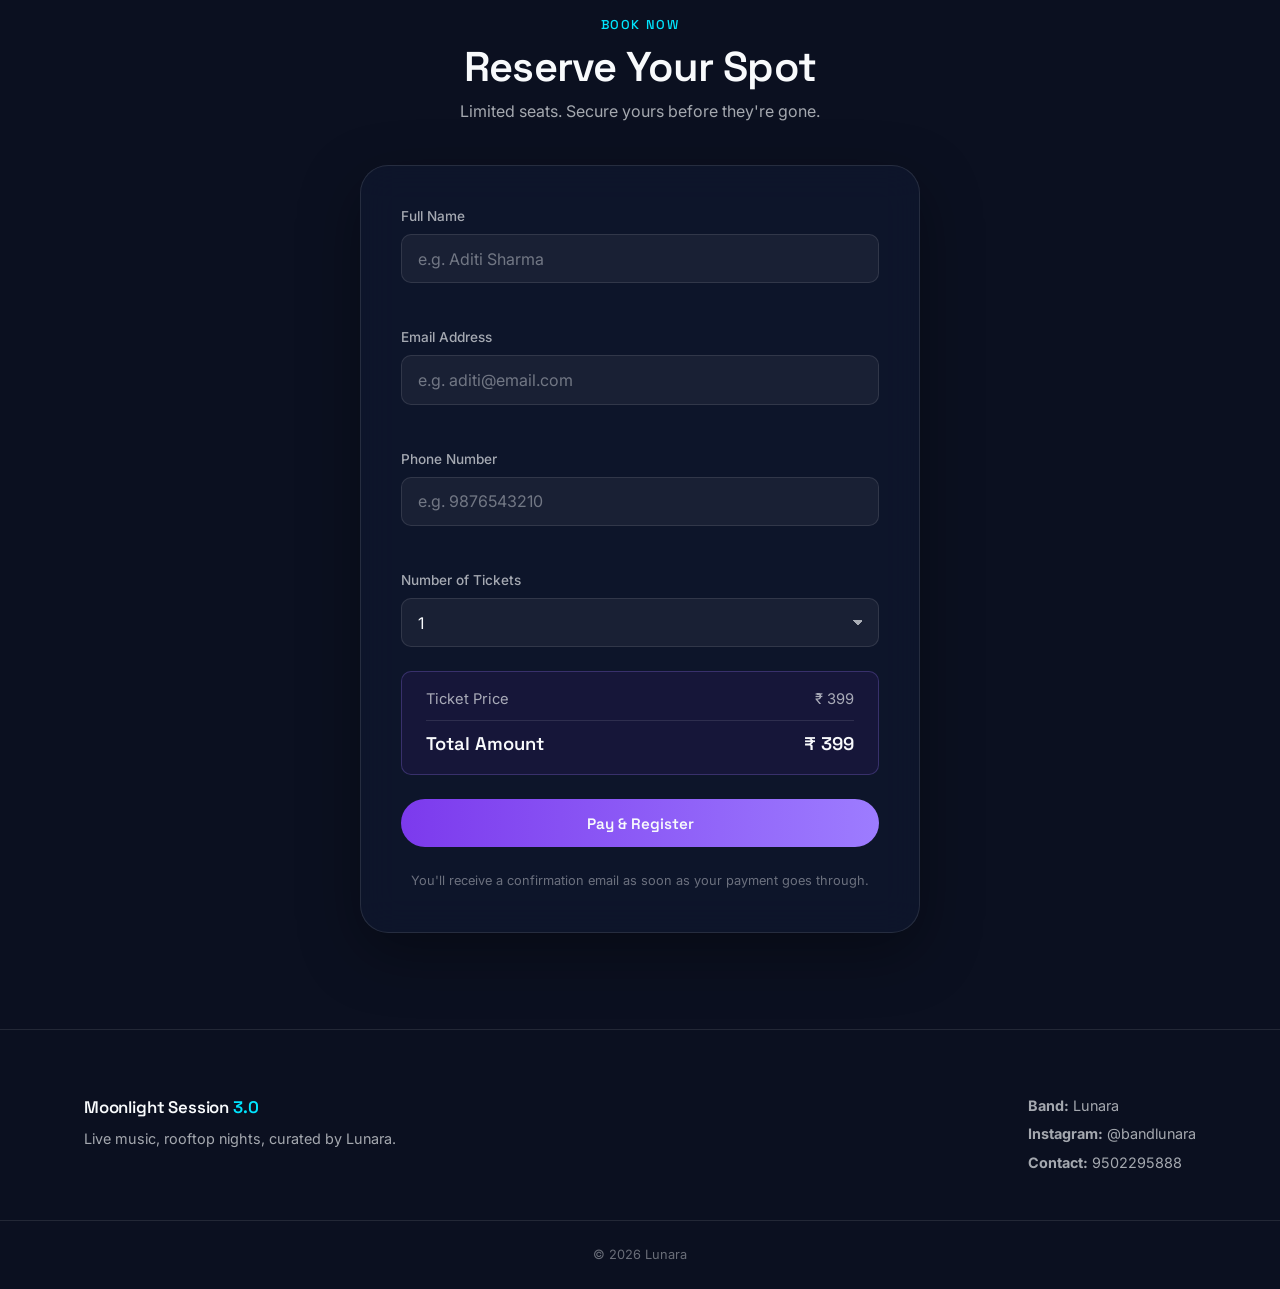
==== commit 89fcc27f: "updated version" ====
--- a/index.html
+++ b/index.html
@@ -224,15 +224,15 @@
               </div>
             </div>
 
-            <!-- Single CTA that kicks off the (future) Razorpay flow -->
+            <!-- Single CTA that kicks off the Razorpay flow -->
             <button type="submit" class="btn btn--primary btn--glow btn--full" id="payButton">
               <span id="payButtonText">Pay &amp; Register</span>
-              <!-- Loading spinner, hidden by default, shown while "processing payment" -->
+              <!-- Loading spinner, hidden by default, shown while payment is processing -->
               <span class="spinner" id="payButtonSpinner" hidden></span>
             </button>
 
             <p class="reg-form__note">
-              You will receive your invoice and QR ticket by email immediately after payment.
+              You'll receive a confirmation email as soon as your payment goes through.
             </p>
           </form>
 
@@ -247,7 +247,7 @@
             </div>
             <h3>Booking Successful</h3>
             <p>Thank you for booking Moonlight Session 3.0.</p>
-            <p>A confirmation email with your invoice and QR ticket has been sent.</p>
+            <p>A confirmation email has been sent to you.</p>
             <p class="success-screen__cta-text">See you on July 25!</p>
 
             <button type="button" class="btn btn--secondary" id="bookAnotherBtn">Book Another Ticket</button>
--- a/style.css
+++ b/style.css
@@ -674,7 +674,7 @@
   color: var(--text-faint);
 }
 
-/* Loading spinner shown inside the Pay button while "processing" */
+/* Loading spinner shown inside the Pay button while payment is processing */
 .spinner {
   width: 18px;
   height: 18px;
@@ -688,14 +688,20 @@
   to { transform: rotate(360deg); }
 }
 
-/* Success screen -------------------------------------------------------- */
+/* Success screen --------------------------------------------------------
+   Hidden by default. script.js adds the .show class only after payment
+   has actually succeeded (see showBookingSuccess() in script.js). */
 .success-screen {
-  display: flex;
+  display: none;
   flex-direction: column;
   align-items: center;
   text-align: center;
   gap: 0.5rem;
   padding: var(--space-md) 0;
+}
+
+.success-screen.show {
+  display: flex;
   animation: fadeInUp 0.5s var(--ease-smooth);
 }
 
@@ -882,13 +888,4 @@
     right: var(--space-sm);
     max-width: none;
   }
-}
-.success-screen {
-    display: none !important;
-}
-
-.success-screen.show {
-    display: flex !important;
-    flex-direction: column;
-    align-items: center;
 }
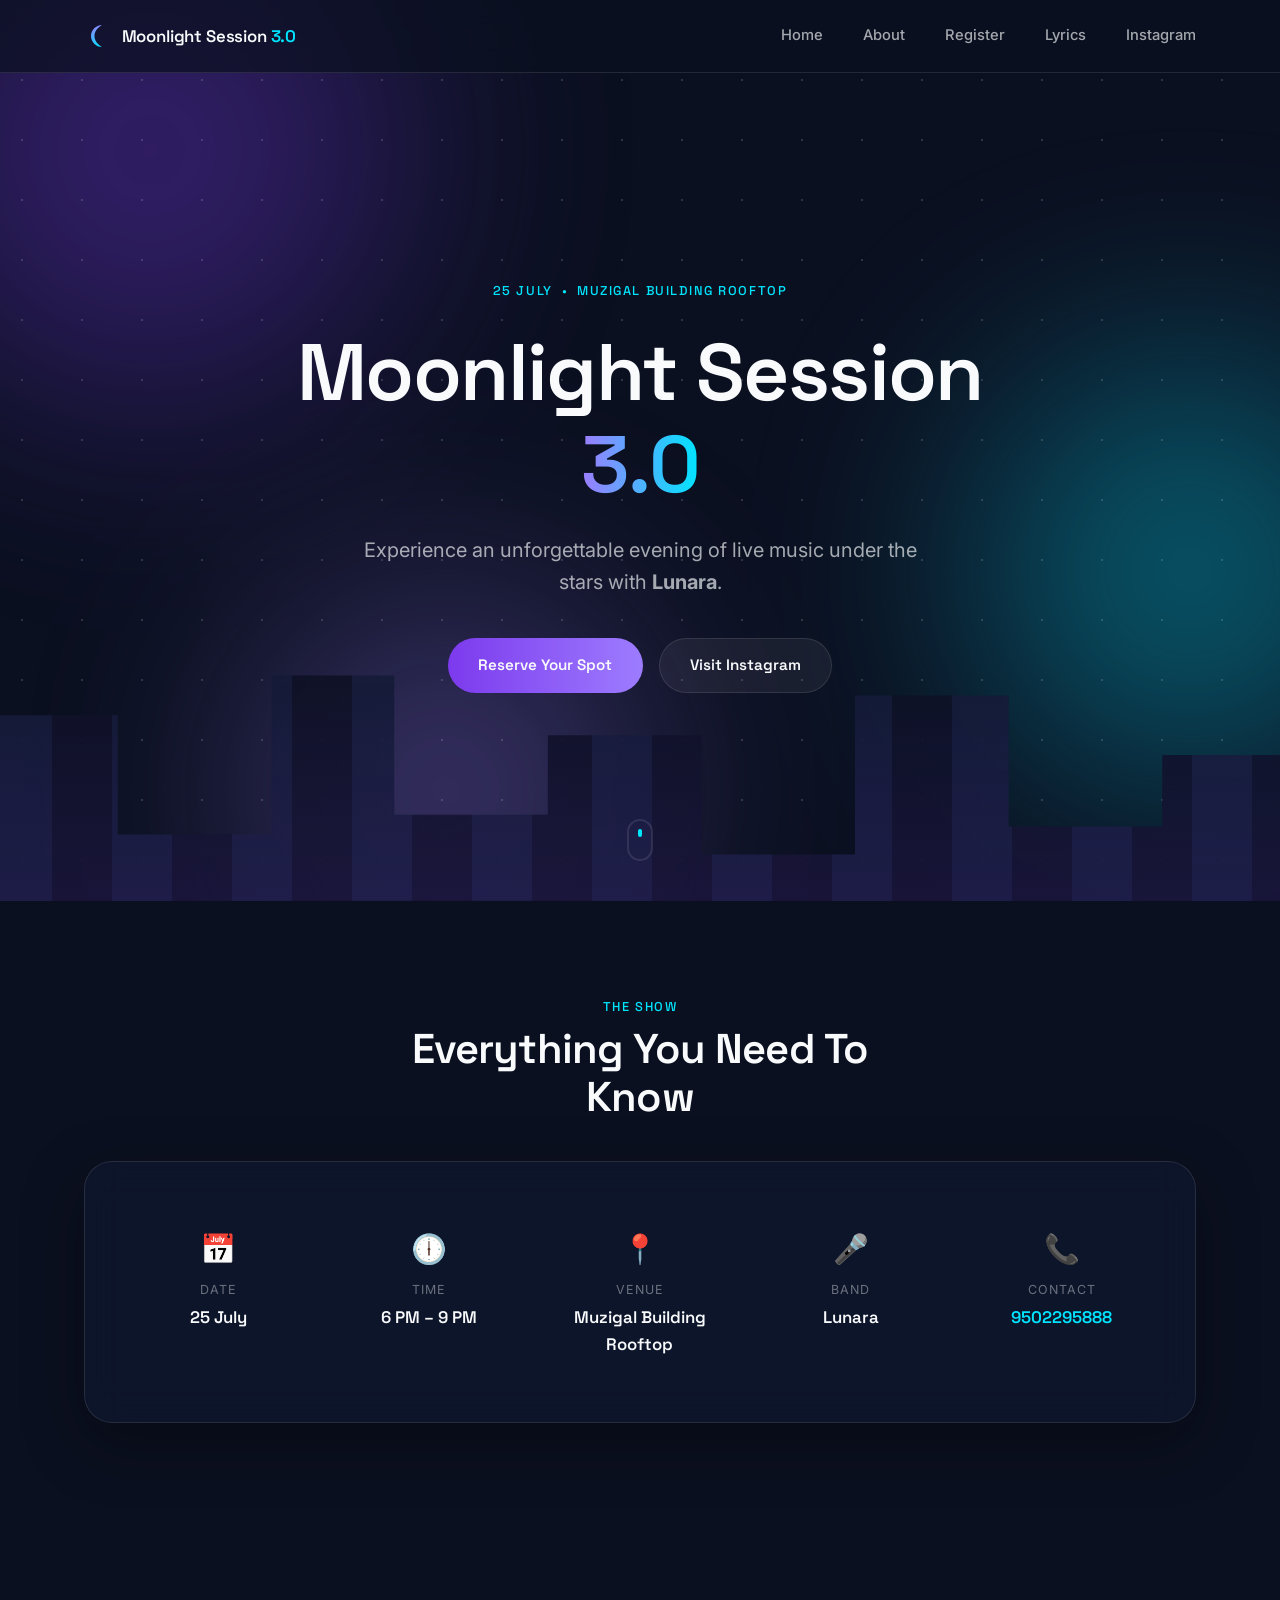
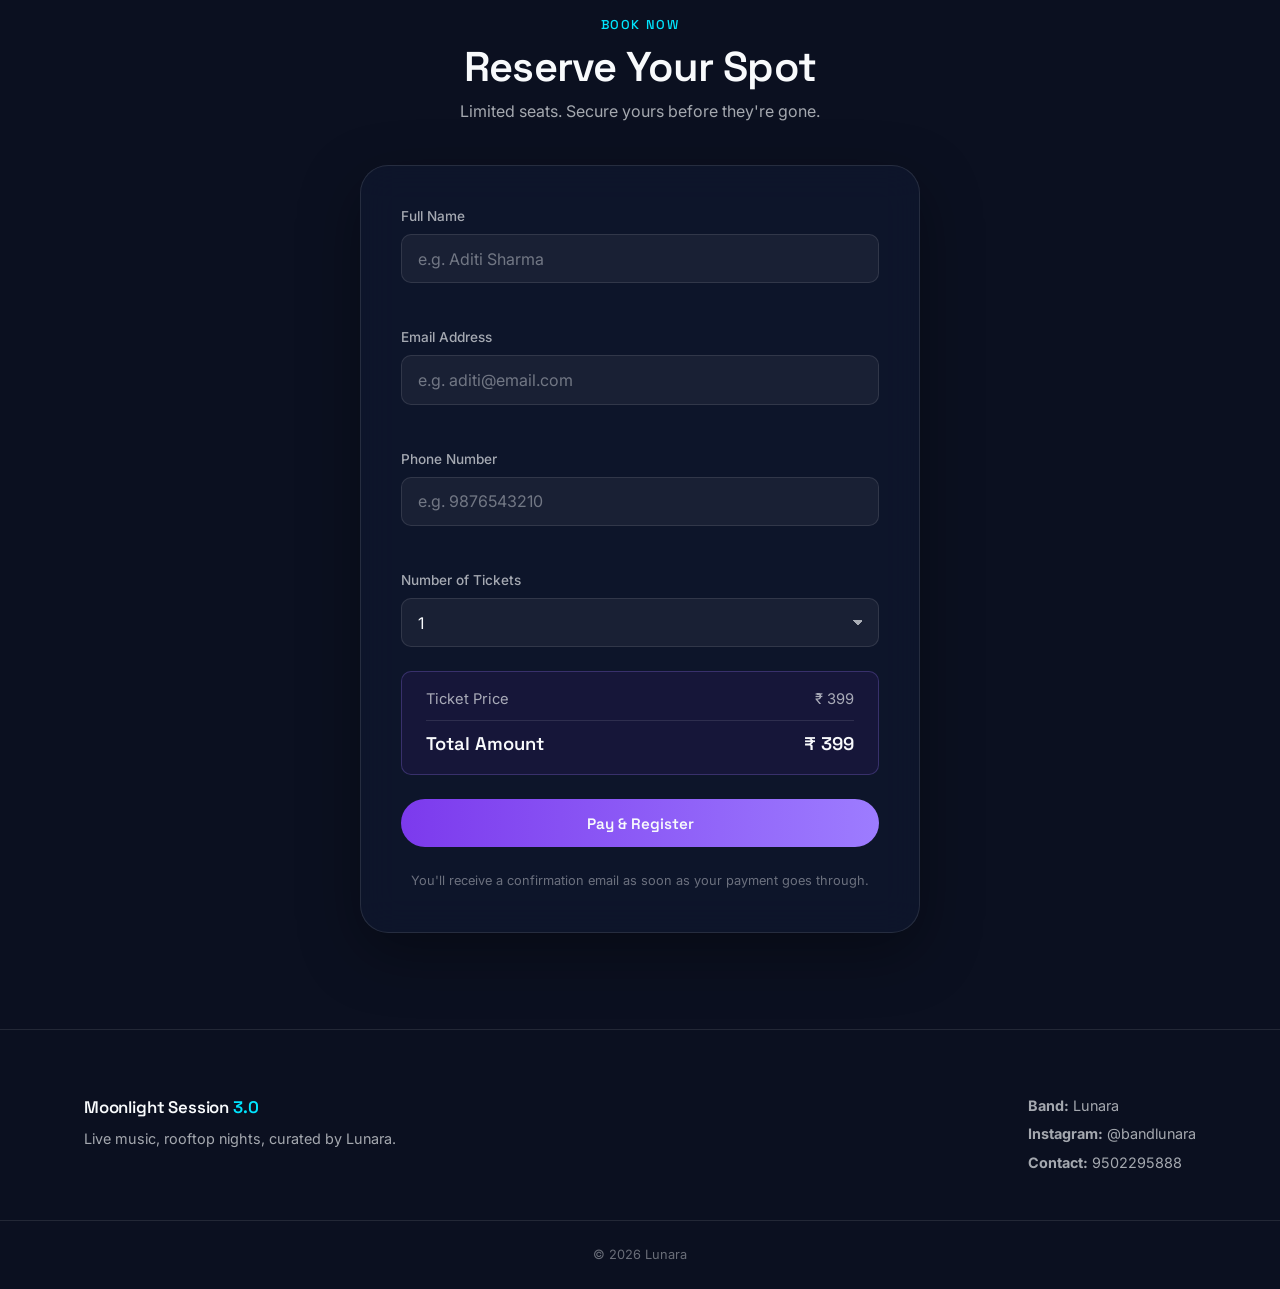
==== commit 25ee4cff: "add lyrics page in index.html" ====
--- a/index.html
+++ b/index.html
@@ -56,6 +56,7 @@
         <a href="#home">Home</a>
         <a href="#about">About</a>
         <a href="#register">Register</a>
+        <a href="lyrics.html">Lyrics</a>
         <a href="https://www.instagram.com/bandlunara" target="_blank" rel="noopener noreferrer">Instagram</a>
       </nav>
 
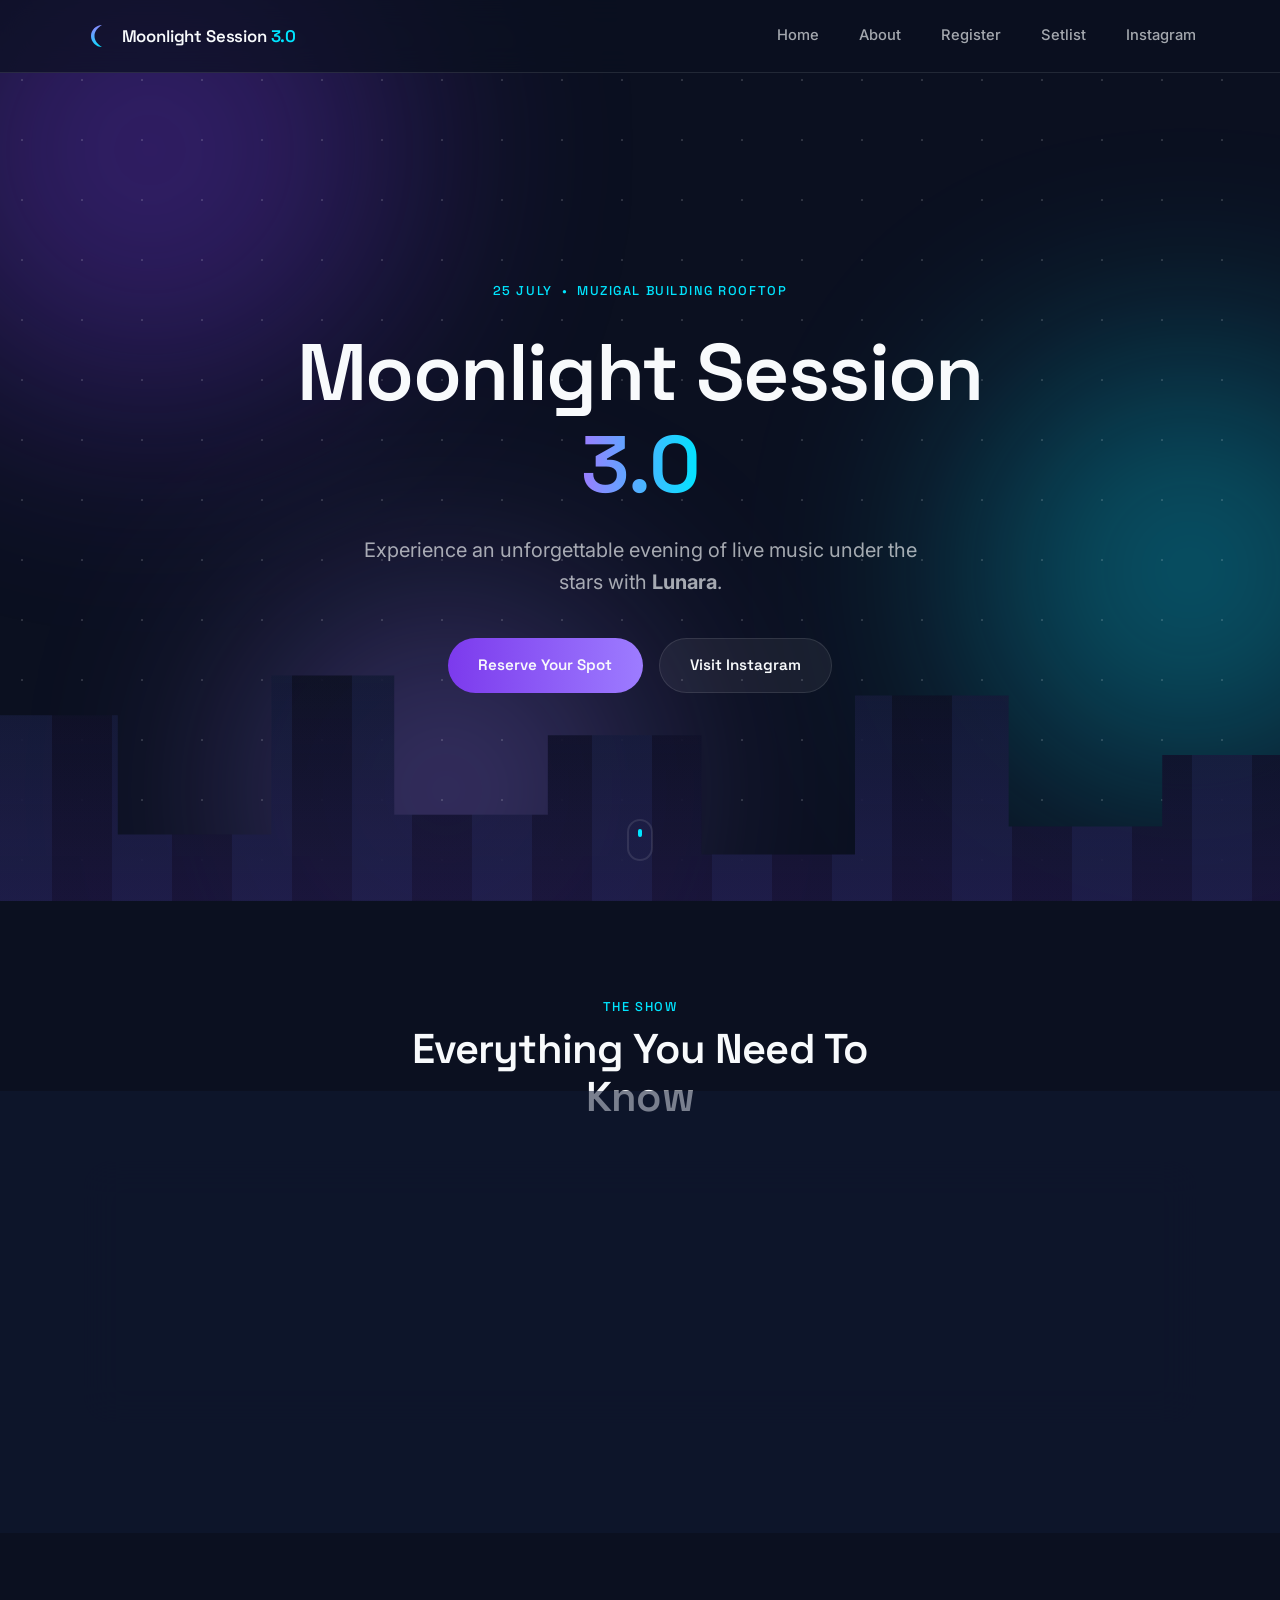
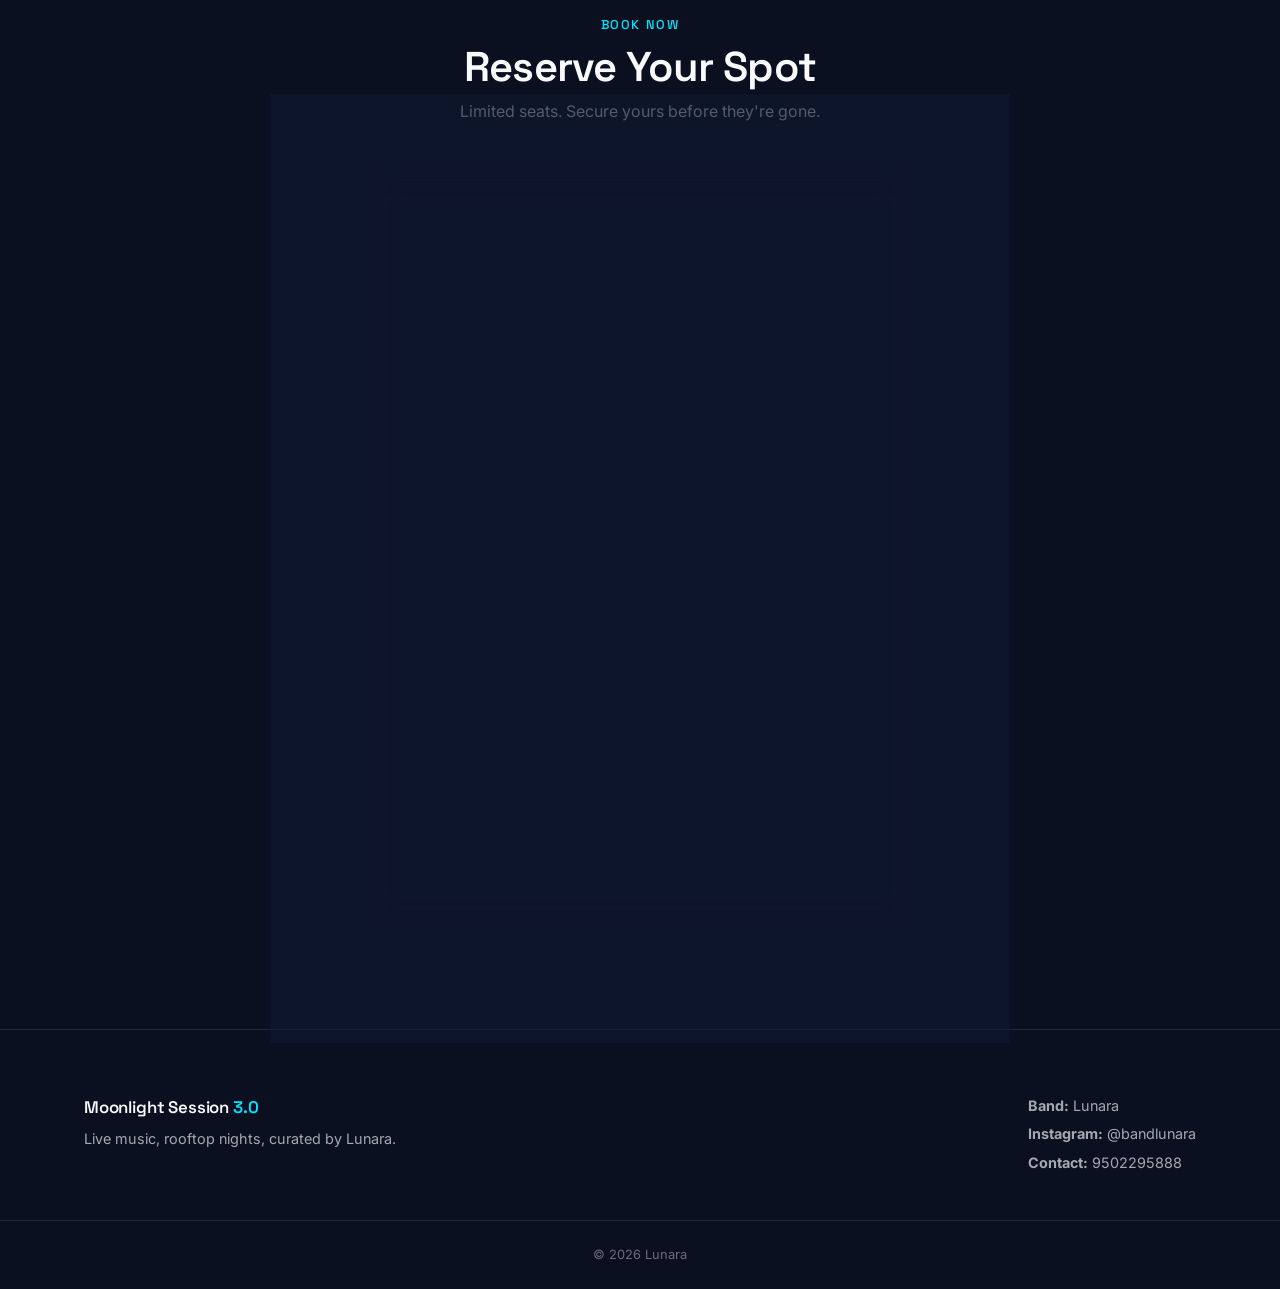
==== commit 5d448aa1: "add setlist in mobile drop down" ====
--- a/index.html
+++ b/index.html
@@ -56,7 +56,7 @@
         <a href="#home">Home</a>
         <a href="#about">About</a>
         <a href="#register">Register</a>
-        <a href="lyrics.html">Lyrics</a>
+        <a href="lyrics.html">Setlist</a>
         <a href="https://www.instagram.com/bandlunara" target="_blank" rel="noopener noreferrer">Instagram</a>
       </nav>
 
@@ -71,6 +71,7 @@
       <a href="#home">Home</a>
       <a href="#about">About</a>
       <a href="#register">Register</a>
+      <a href="lyrics.html">Setlist</a>
       <a href="https://www.instagram.com/bandlunara" target="_blank" rel="noopener noreferrer">Instagram</a>
     </div>
   </header>
